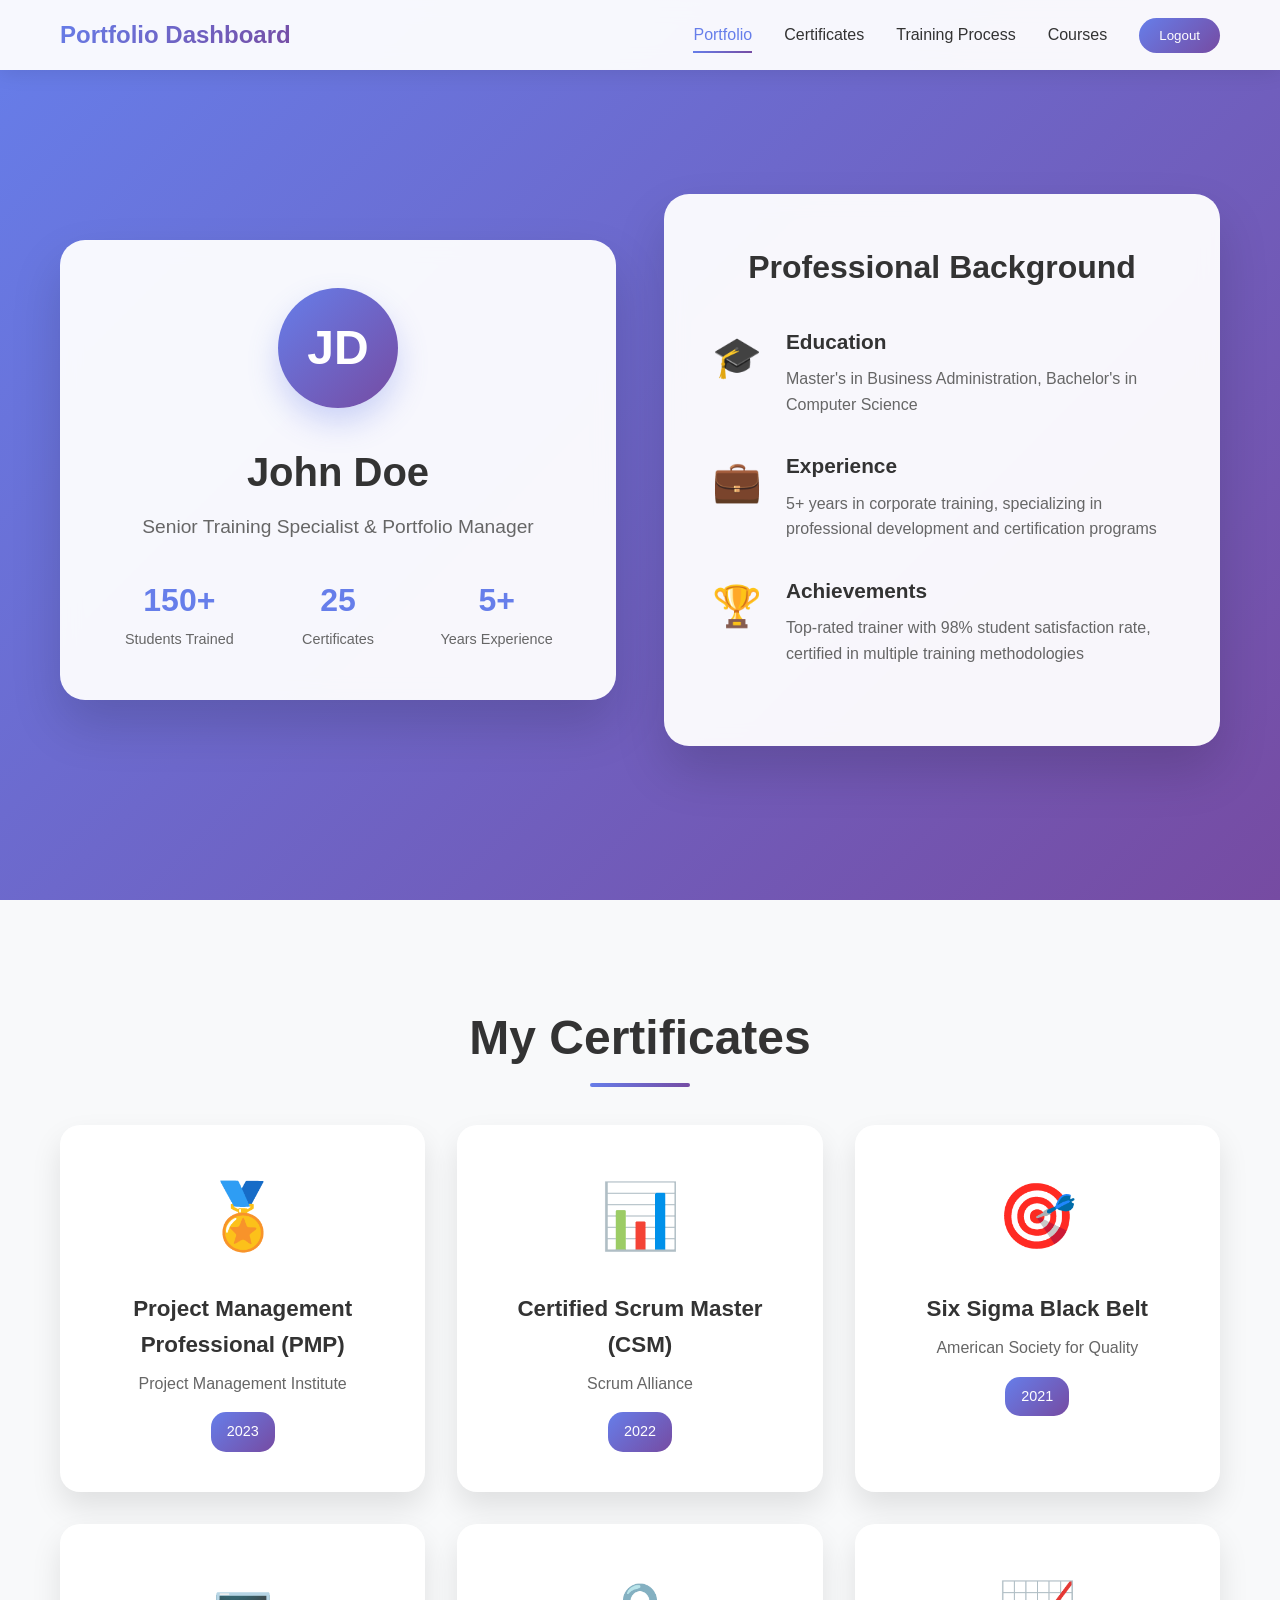
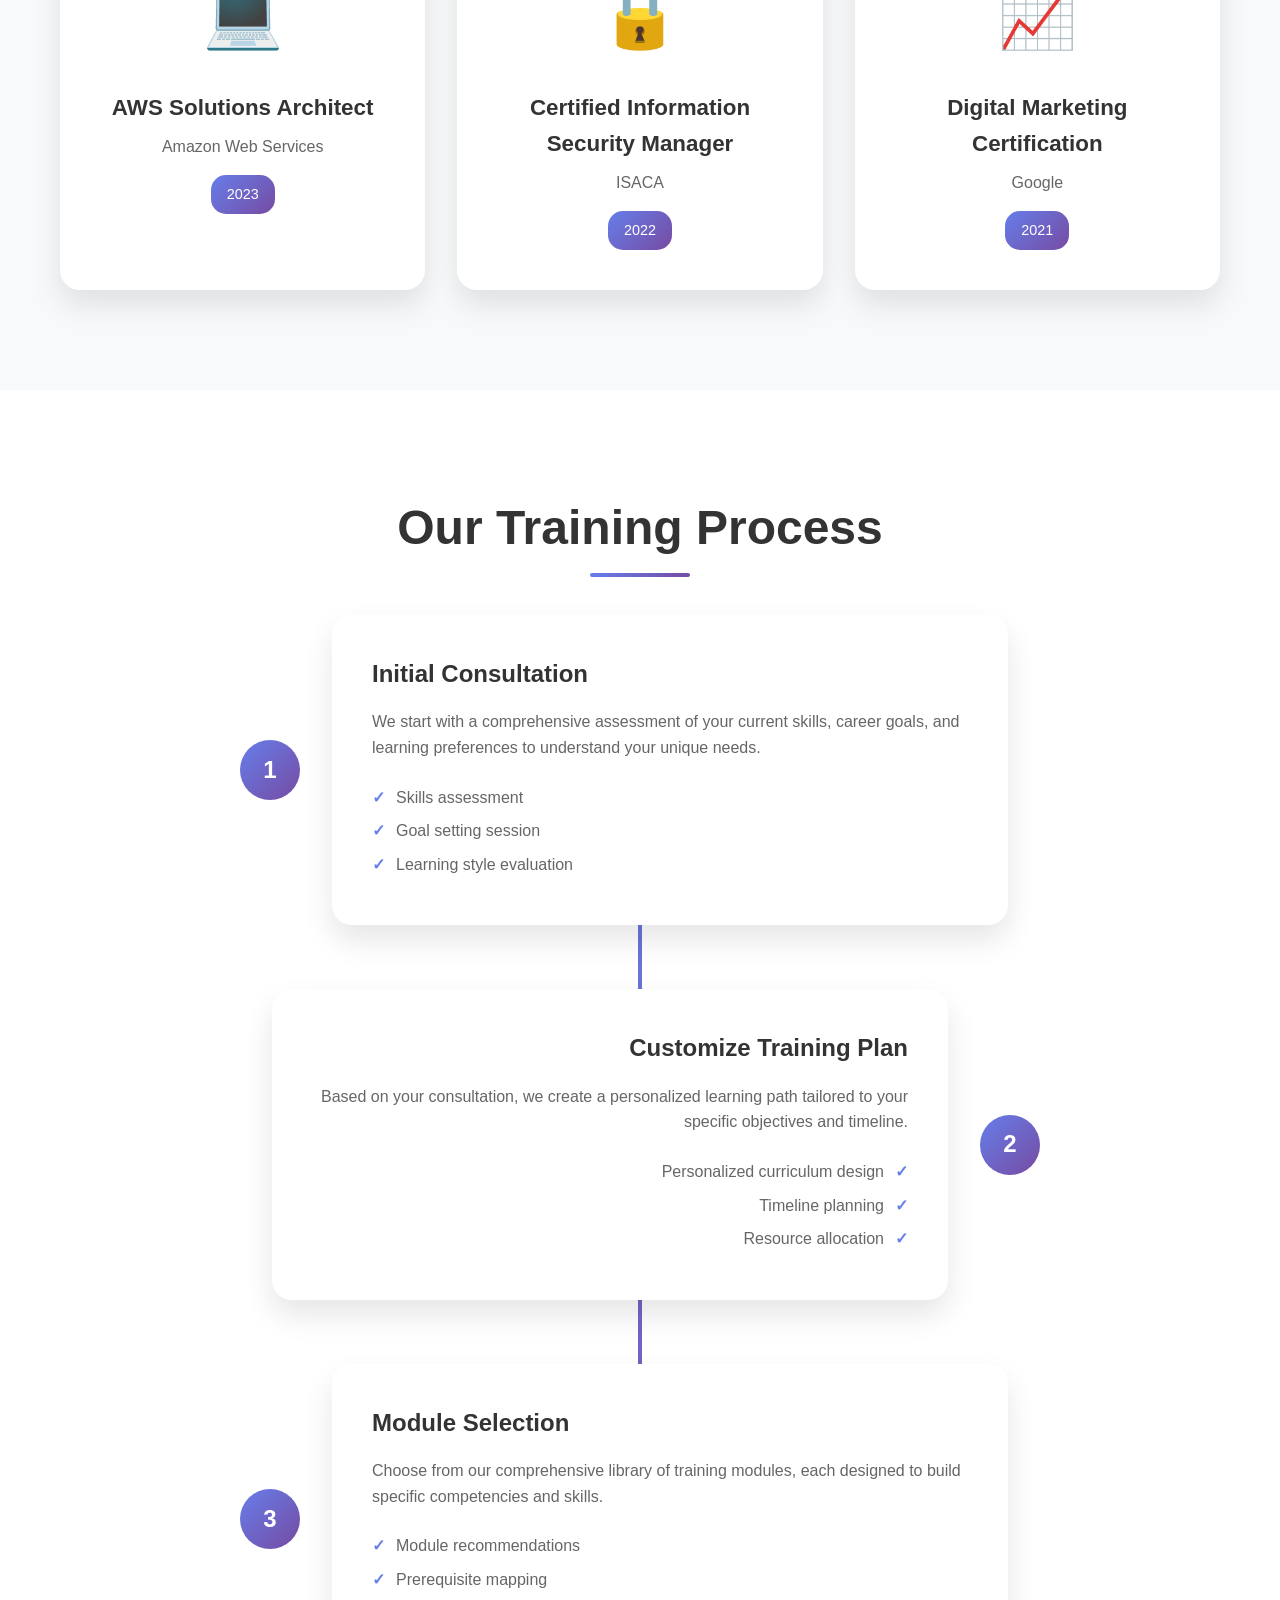
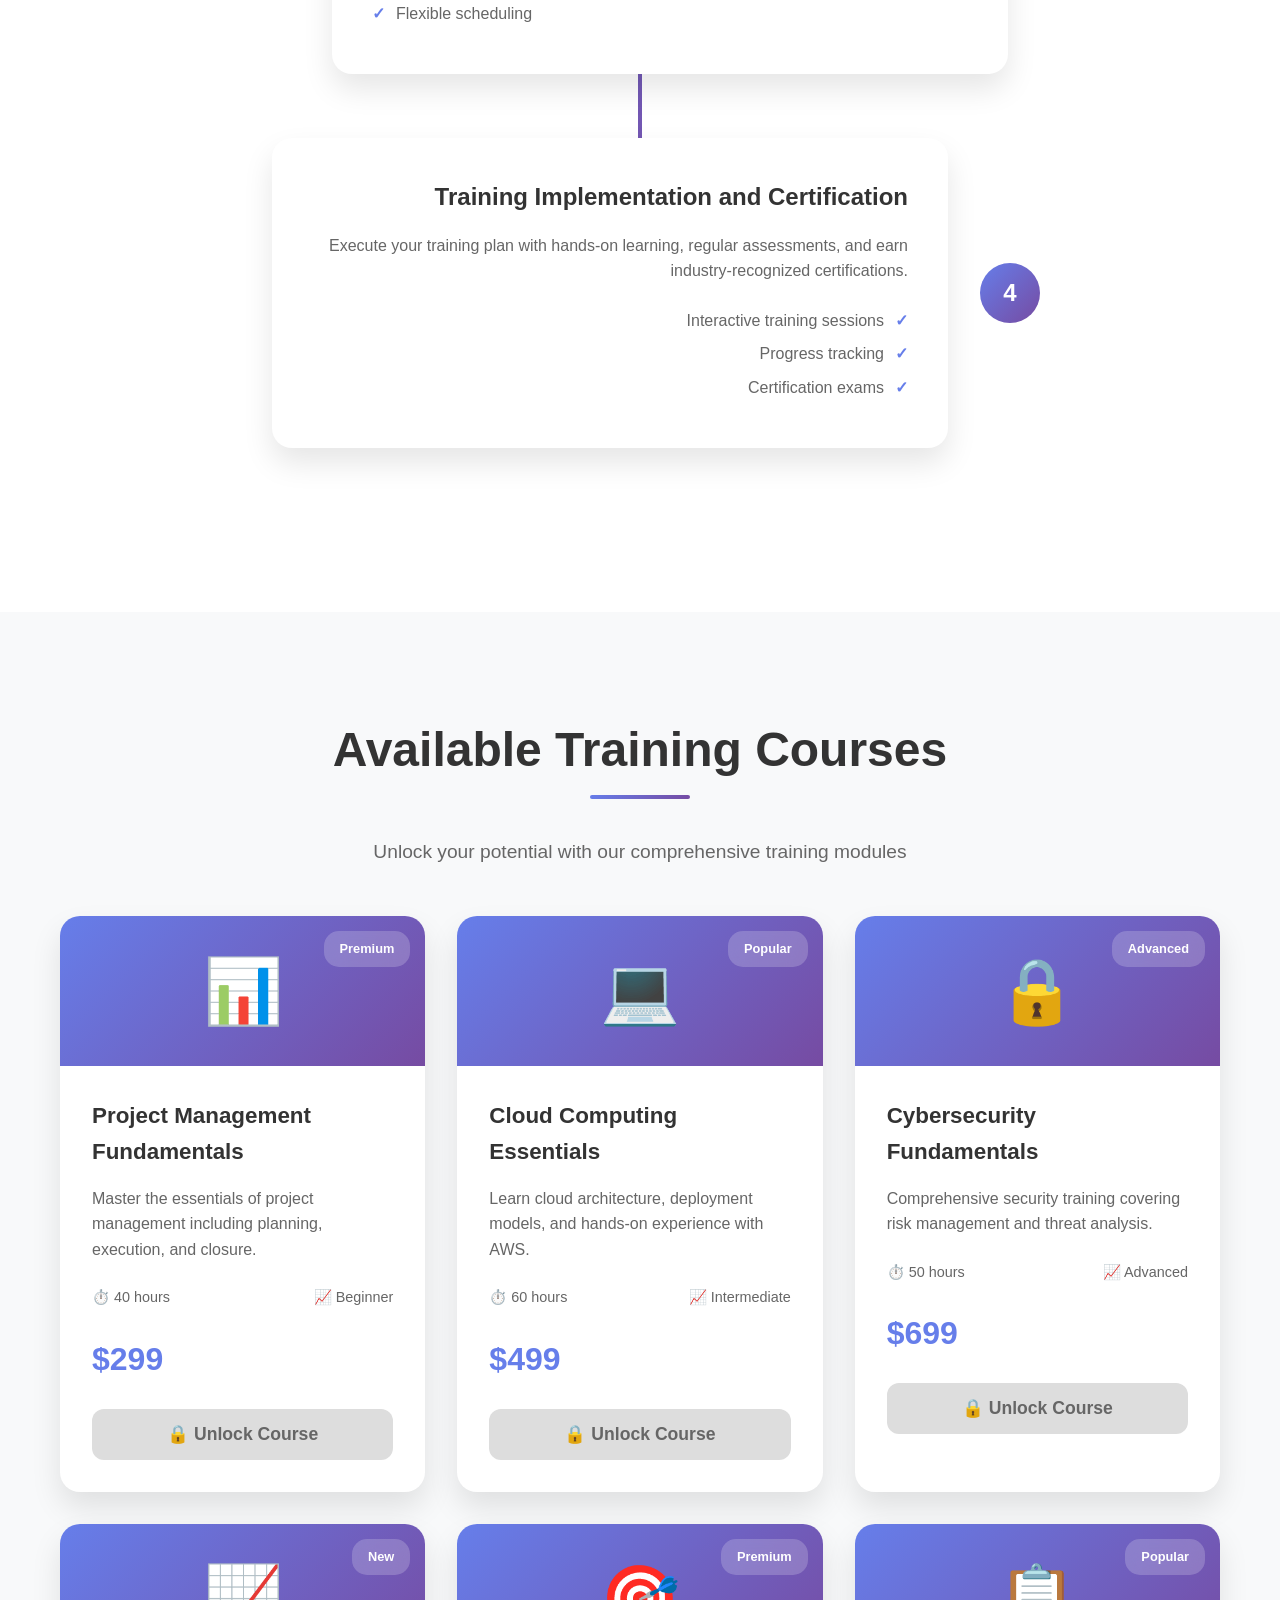
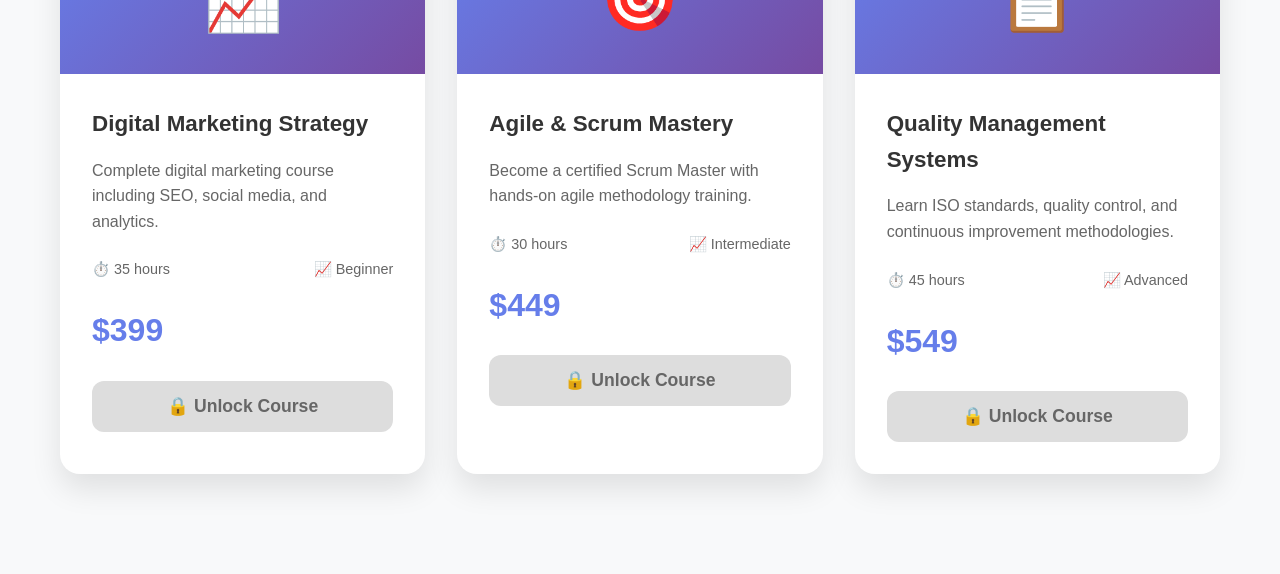
==== dashboard.html @ 668a7d81 "Add files via upload" ====
<!DOCTYPE html>
<html lang="en">
<head>
    <meta charset="UTF-8">
    <meta name="viewport" content="width=device-width, initial-scale=1.0">
    <title>Portfolio Dashboard</title>
    <link rel="stylesheet" href="dashboard.css">
</head>
<body>
    <!-- Navigation Header -->
    <nav class="navbar">
        <div class="nav-container">
            <div class="nav-brand">
                <h2>Portfolio Dashboard</h2>
            </div>
            <div class="nav-menu">
                <a href="#portfolio" class="nav-link">Portfolio</a>
                <a href="#certificates" class="nav-link">Certificates</a>
                <a href="#process" class="nav-link">Training Process</a>
                <a href="#courses" class="nav-link">Courses</a>
                <button class="logout-btn" id="logoutBtn">Logout</button>
            </div>
            <div class="hamburger" id="hamburger">
                <span></span>
                <span></span>
                <span></span>
            </div>
        </div>
    </nav>

    <!-- Portfolio Section -->
    <section id="portfolio" class="portfolio-section">
        <div class="container">
            <div class="portfolio-content">
                <div class="profile-card">
                    <div class="profile-image">
                        <div class="avatar">JD</div>
                    </div>
                    <div class="profile-info">
                        <h1 class="profile-name">John Doe</h1>
                        <p class="profile-title">Senior Training Specialist & Portfolio Manager</p>
                        <div class="profile-stats">
                            <div class="stat">
                                <span class="stat-number">150+</span>
                                <span class="stat-label">Students Trained</span>
                            </div>
                            <div class="stat">
                                <span class="stat-number">25</span>
                                <span class="stat-label">Certificates</span>
                            </div>
                            <div class="stat">
                                <span class="stat-number">5+</span>
                                <span class="stat-label">Years Experience</span>
                            </div>
                        </div>
                    </div>
                </div>
                
                <div class="background-card">
                    <h2>Professional Background</h2>
                    <div class="background-content">
                        <div class="background-item">
                            <div class="bg-icon">🎓</div>
                            <div class="bg-info">
                                <h3>Education</h3>
                                <p>Master's in Business Administration, Bachelor's in Computer Science</p>
                            </div>
                        </div>
                        <div class="background-item">
                            <div class="bg-icon">💼</div>
                            <div class="bg-info">
                                <h3>Experience</h3>
                                <p>5+ years in corporate training, specializing in professional development and certification programs</p>
                            </div>
                        </div>
                        <div class="background-item">
                            <div class="bg-icon">🏆</div>
                            <div class="bg-info">
                                <h3>Achievements</h3>
                                <p>Top-rated trainer with 98% student satisfaction rate, certified in multiple training methodologies</p>
                            </div>
                        </div>
                    </div>
                </div>
            </div>
        </div>
    </section>

    <!-- Certificates Section -->
    <section id="certificates" class="certificates-section">
        <div class="container">
            <h2 class="section-title">My Certificates</h2>
            <div class="certificates-grid">
                <div class="certificate-card">
                    <div class="cert-image">🏅</div>
                    <h3>Project Management Professional (PMP)</h3>
                    <p>Project Management Institute</p>
                    <span class="cert-date">2023</span>
                </div>
                <div class="certificate-card">
                    <div class="cert-image">📊</div>
                    <h3>Certified Scrum Master (CSM)</h3>
                    <p>Scrum Alliance</p>
                    <span class="cert-date">2022</span>
                </div>
                <div class="certificate-card">
                    <div class="cert-image">🎯</div>
                    <h3>Six Sigma Black Belt</h3>
                    <p>American Society for Quality</p>
                    <span class="cert-date">2021</span>
                </div>
                <div class="certificate-card">
                    <div class="cert-image">💻</div>
                    <h3>AWS Solutions Architect</h3>
                    <p>Amazon Web Services</p>
                    <span class="cert-date">2023</span>
                </div>
                <div class="certificate-card">
                    <div class="cert-image">🔒</div>
                    <h3>Certified Information Security Manager</h3>
                    <p>ISACA</p>
                    <span class="cert-date">2022</span>
                </div>
                <div class="certificate-card">
                    <div class="cert-image">📈</div>
                    <h3>Digital Marketing Certification</h3>
                    <p>Google</p>
                    <span class="cert-date">2021</span>
                </div>
            </div>
        </div>
    </section>

    <!-- Training Process Section -->
    <section id="process" class="process-section">
        <div class="container">
            <h2 class="section-title">Our Training Process</h2>
            <div class="process-timeline">
                <div class="process-step">
                    <div class="step-number">1</div>
                    <div class="step-content">
                        <h3>Initial Consultation</h3>
                        <p>We start with a comprehensive assessment of your current skills, career goals, and learning preferences to understand your unique needs.</p>
                        <ul>
                            <li>Skills assessment</li>
                            <li>Goal setting session</li>
                            <li>Learning style evaluation</li>
                        </ul>
                    </div>
                </div>
                <div class="process-step">
                    <div class="step-number">2</div>
                    <div class="step-content">
                        <h3>Customize Training Plan</h3>
                        <p>Based on your consultation, we create a personalized learning path tailored to your specific objectives and timeline.</p>
                        <ul>
                            <li>Personalized curriculum design</li>
                            <li>Timeline planning</li>
                            <li>Resource allocation</li>
                        </ul>
                    </div>
                </div>
                <div class="process-step">
                    <div class="step-number">3</div>
                    <div class="step-content">
                        <h3>Module Selection</h3>
                        <p>Choose from our comprehensive library of training modules, each designed to build specific competencies and skills.</p>
                        <ul>
                            <li>Module recommendations</li>
                            <li>Prerequisite mapping</li>
                            <li>Flexible scheduling</li>
                        </ul>
                    </div>
                </div>
                <div class="process-step">
                    <div class="step-number">4</div>
                    <div class="step-content">
                        <h3>Training Implementation and Certification</h3>
                        <p>Execute your training plan with hands-on learning, regular assessments, and earn industry-recognized certifications.</p>
                        <ul>
                            <li>Interactive training sessions</li>
                            <li>Progress tracking</li>
                            <li>Certification exams</li>
                        </ul>
                    </div>
                </div>
            </div>
        </div>
    </section>

    <!-- Training Courses Section -->
    <section id="courses" class="courses-section">
        <div class="container">
            <h2 class="section-title">Available Training Courses</h2>
            <p class="section-subtitle">Unlock your potential with our comprehensive training modules</p>
            
            <div class="courses-grid">
                <div class="course-card">
                    <div class="course-image">
                        <div class="course-icon">📊</div>
                        <div class="course-badge">Premium</div>
                    </div>
                    <div class="course-content">
                        <h3>Project Management Fundamentals</h3>
                        <p>Master the essentials of project management including planning, execution, and closure.</p>
                        <div class="course-details">
                            <span class="duration">⏱️ 40 hours</span>
                            <span class="level">📈 Beginner</span>
                        </div>
                        <div class="course-price">$299</div>
                        <button class="course-btn locked" data-course="Project Management">
                            🔒 Unlock Course
                        </button>
                    </div>
                </div>

                <div class="course-card">
                    <div class="course-image">
                        <div class="course-icon">💻</div>
                        <div class="course-badge">Popular</div>
                    </div>
                    <div class="course-content">
                        <h3>Cloud Computing Essentials</h3>
                        <p>Learn cloud architecture, deployment models, and hands-on experience with AWS.</p>
                        <div class="course-details">
                            <span class="duration">⏱️ 60 hours</span>
                            <span class="level">📈 Intermediate</span>
                        </div>
                        <div class="course-price">$499</div>
                        <button class="course-btn locked" data-course="Cloud Computing">
                            🔒 Unlock Course
                        </button>
                    </div>
                </div>

                <div class="course-card">
                    <div class="course-image">
                        <div class="course-icon">🔒</div>
                        <div class="course-badge">Advanced</div>
                    </div>
                    <div class="course-content">
                        <h3>Cybersecurity Fundamentals</h3>
                        <p>Comprehensive security training covering risk management and threat analysis.</p>
                        <div class="course-details">
                            <span class="duration">⏱️ 50 hours</span>
                            <span class="level">📈 Advanced</span>
                        </div>
                        <div class="course-price">$699</div>
                        <button class="course-btn locked" data-course="Cybersecurity">
                            🔒 Unlock Course
                        </button>
                    </div>
                </div>

                <div class="course-card">
                    <div class="course-image">
                        <div class="course-icon">📈</div>
                        <div class="course-badge">New</div>
                    </div>
                    <div class="course-content">
                        <h3>Digital Marketing Strategy</h3>
                        <p>Complete digital marketing course including SEO, social media, and analytics.</p>
                        <div class="course-details">
                            <span class="duration">⏱️ 35 hours</span>
                            <span class="level">📈 Beginner</span>
                        </div>
                        <div class="course-price">$399</div>
                        <button class="course-btn locked" data-course="Digital Marketing">
                            🔒 Unlock Course
                        </button>
                    </div>
                </div>

                <div class="course-card">
                    <div class="course-image">
                        <div class="course-icon">🎯</div>
                        <div class="course-badge">Premium</div>
                    </div>
                    <div class="course-content">
                        <h3>Agile & Scrum Mastery</h3>
                        <p>Become a certified Scrum Master with hands-on agile methodology training.</p>
                        <div class="course-details">
                            <span class="duration">⏱️ 30 hours</span>
                            <span class="level">📈 Intermediate</span>
                        </div>
                        <div class="course-price">$449</div>
                        <button class="course-btn locked" data-course="Agile & Scrum">
                            🔒 Unlock Course
                        </button>
                    </div>
                </div>

                <div class="course-card">
                    <div class="course-image">
                        <div class="course-icon">📋</div>
                        <div class="course-badge">Popular</div>
                    </div>
                    <div class="course-content">
                        <h3>Quality Management Systems</h3>
                        <p>Learn ISO standards, quality control, and continuous improvement methodologies.</p>
                        <div class="course-details">
                            <span class="duration">⏱️ 45 hours</span>
                            <span class="level">📈 Advanced</span>
                        </div>
                        <div class="course-price">$549</div>
                        <button class="course-btn locked" data-course="Quality Management">
                            🔒 Unlock Course
                        </button>
                    </div>
                </div>
            </div>
        </div>
    </section>

    <!-- Payment Modal -->
    <div id="paymentModal" class="modal">
        <div class="modal-content">
            <span class="close">&times;</span>
            <h2>Unlock Training Course</h2>
            <div id="selectedCourse" class="selected-course"></div>
            <form id="paymentForm">
                <div class="payment-methods">
                    <h3>Select Payment Method</h3>
                    <div class="payment-options">
                        <label class="payment-option">
                            <input type="radio" name="payment" value="card" checked>
                            <span class="option-content">
                                <div class="option-icon">💳</div>
                                <span>Credit/Debit Card</span>
                            </span>
                        </label>
                        <label class="payment-option">
                            <input type="radio" name="payment" value="paypal">
                            <span class="option-content">
                                <div class="option-icon">💰</div>
                                <span>PayPal</span>
                            </span>
                        </label>
                    </div>
                </div>
                
                <div id="cardForm" class="payment-form">
                    <div class="form-group">
                        <label>Card Number</label>
                        <input type="text" placeholder="1234 5678 9012 3456" maxlength="19">
                    </div>
                    <div class="form-row">
                        <div class="form-group">
                            <label>Expiry Date</label>
                            <input type="text" placeholder="MM/YY" maxlength="5">
                        </div>
                        <div class="form-group">
                            <label>CVV</label>
                            <input type="text" placeholder="123" maxlength="3">
                        </div>
                    </div>
                    <div class="form-group">
                        <label>Cardholder Name</label>
                        <input type="text" placeholder="John Doe">
                    </div>
                </div>
                
                <button type="submit" class="payment-btn">
                    <span class="btn-text">Complete Payment</span>
                    <div class="spinner"></div>
                </button>
            </form>
        </div>
    </div>

    <script src="dashboard.js"></script>
</body>
</html>
---- dashboard.css ----
* {
    margin: 0;
    padding: 0;
    box-sizing: border-box;
}

body {
    font-family: 'Segoe UI', Tahoma, Geneva, Verdana, sans-serif;
    line-height: 1.6;
    color: #333;
    scroll-behavior: smooth;
}

.container {
    max-width: 1200px;
    margin: 0 auto;
    padding: 0 20px;
}

/* Navigation */
.navbar {
    position: fixed;
    top: 0;
    width: 100%;
    background: rgba(255, 255, 255, 0.95);
    backdrop-filter: blur(10px);
    z-index: 1000;
    padding: 1rem 0;
    box-shadow: 0 2px 20px rgba(0, 0, 0, 0.1);
}

.nav-container {
    max-width: 1200px;
    margin: 0 auto;
    padding: 0 20px;
    display: flex;
    justify-content: space-between;
    align-items: center;
}

.nav-brand h2 {
    background: linear-gradient(135deg, #667eea, #764ba2);
    -webkit-background-clip: text;
    -webkit-text-fill-color: transparent;
    background-clip: text;
}

.nav-menu {
    display: flex;
    align-items: center;
    gap: 2rem;
}

.nav-link {
    color: #333;
    text-decoration: none;
    font-weight: 500;
    transition: color 0.3s ease;
    position: relative;
}

.nav-link:hover {
    color: #667eea;
}

.nav-link::after {
    content: '';
    position: absolute;
    width: 0;
    height: 2px;
    bottom: -5px;
    left: 0;
    background: linear-gradient(135deg, #667eea, #764ba2);
    transition: width 0.3s ease;
}

.nav-link:hover::after {
    width: 100%;
}

.logout-btn {
    background: linear-gradient(135deg, #667eea, #764ba2);
    color: white;
    border: none;
    padding: 10px 20px;
    border-radius: 25px;
    cursor: pointer;
    font-weight: 500;
    transition: transform 0.3s ease;
}

.logout-btn:hover {
    transform: translateY(-2px);
}

.hamburger {
    display: none;
    flex-direction: column;
    cursor: pointer;
}

.hamburger span {
    width: 25px;
    height: 3px;
    background: #333;
    margin: 3px 0;
    transition: 0.3s;
}

/* Portfolio Section */
.portfolio-section {
    min-height: 100vh;
    background: linear-gradient(135deg, #667eea 0%, #764ba2 100%);
    padding: 120px 0 80px;
    display: flex;
    align-items: center;
}

.portfolio-content {
    display: grid;
    grid-template-columns: 1fr 1fr;
    gap: 3rem;
    align-items: center;
}

.profile-card {
    background: rgba(255, 255, 255, 0.95);
    backdrop-filter: blur(10px);
    padding: 3rem;
    border-radius: 25px;
    box-shadow: 0 25px 50px rgba(0, 0, 0, 0.15);
    text-align: center;
    transform: translateY(50px);
    opacity: 0;
    animation: slideUp 0.8s ease-out 0.2s forwards;
}

.profile-image {
    margin-bottom: 2rem;
}

.avatar {
    width: 120px;
    height: 120px;
    border-radius: 50%;
    background: linear-gradient(135deg, #667eea, #764ba2);
    color: white;
    display: flex;
    align-items: center;
    justify-content: center;
    font-size: 3rem;
    font-weight: bold;
    margin: 0 auto;
    box-shadow: 0 15px 30px rgba(102, 126, 234, 0.3);
}

.profile-name {
    font-size: 2.5rem;
    margin-bottom: 0.5rem;
    color: #333;
}

.profile-title {
    font-size: 1.2rem;
    color: #666;
    margin-bottom: 2rem;
}

.profile-stats {
    display: grid;
    grid-template-columns: repeat(3, 1fr);
    gap: 1rem;
}

.stat {
    text-align: center;
}

.stat-number {
    display: block;
    font-size: 2rem;
    font-weight: bold;
    color: #667eea;
}

.stat-label {
    font-size: 0.9rem;
    color: #666;
}

.background-card {
    background: rgba(255, 255, 255, 0.95);
    backdrop-filter: blur(10px);
    padding: 3rem;
    border-radius: 25px;
    box-shadow: 0 25px 50px rgba(0, 0, 0, 0.15);
    transform: translateY(50px);
    opacity: 0;
    animation: slideUp 0.8s ease-out 0.4s forwards;
}

.background-card h2 {
    font-size: 2rem;
    margin-bottom: 2rem;
    color: #333;
    text-align: center;
}

.background-item {
    display: flex;
    align-items: flex-start;
    gap: 1.5rem;
    margin-bottom: 2rem;
}

.bg-icon {
    font-size: 2.5rem;
    flex-shrink: 0;
}

.bg-info h3 {
    font-size: 1.3rem;
    margin-bottom: 0.5rem;
    color: #333;
}

.bg-info p {
    color: #666;
    line-height: 1.6;
}

@keyframes slideUp {
    to {
        transform: translateY(0);
        opacity: 1;
    }
}

/* Certificates Section */
.certificates-section {
    padding: 100px 0;
    background: #f8f9fa;
}

.section-title {
    font-size: 3rem;
    text-align: center;
    margin-bottom: 3rem;
    color: #333;
    position: relative;
}

.section-title::after {
    content: '';
    width: 100px;
    height: 4px;
    background: linear-gradient(135deg, #667eea, #764ba2);
    position: absolute;
    bottom: -10px;
    left: 50%;
    transform: translateX(-50%);
    border-radius: 2px;
}

.certificates-grid {
    display: grid;
    grid-template-columns: repeat(auto-fit, minmax(350px, 1fr));
    gap: 2rem;
}

.certificate-card {
    background: white;
    padding: 2.5rem;
    border-radius: 20px;
    box-shadow: 0 15px 30px rgba(0, 0, 0, 0.1);
    text-align: center;
    transition: transform 0.3s ease;
    position: relative;
    overflow: hidden;
}

.certificate-card::before {
    content: '';
    position: absolute;
    top: 0;
    left: -100%;
    width: 100%;
    height: 4px;
    background: linear-gradient(135deg, #667eea, #764ba2);
    transition: left 0.3s ease;
}

.certificate-card:hover::before {
    left: 0;
}

.certificate-card:hover {
    transform: translateY(-10px);
}

.cert-image {
    font-size: 4rem;
    margin-bottom: 1.5rem;
}

.certificate-card h3 {
    font-size: 1.4rem;
    margin-bottom: 0.5rem;
    color: #333;
}

.certificate-card p {
    color: #666;
    margin-bottom: 1rem;
}

.cert-date {
    display: inline-block;
    background: linear-gradient(135deg, #667eea, #764ba2);
    color: white;
    padding: 0.5rem 1rem;
    border-radius: 15px;
    font-size: 0.9rem;
    font-weight: 500;
}

/* Training Process Section */
.process-section {
    padding: 100px 0;
    background: white;
}

.process-timeline {
    position: relative;
    max-width: 800px;
    margin: 0 auto;
}

.process-timeline::before {
    content: '';
    position: absolute;
    left: 50%;
    top: 0;
    bottom: 0;
    width: 4px;
    background: linear-gradient(135deg, #667eea, #764ba2);
    transform: translateX(-50%);
}

.process-step {
    display: flex;
    align-items: center;
    margin-bottom: 4rem;
    position: relative;
}

.process-step:nth-child(even) {
    flex-direction: row-reverse;
}

.step-number {
    width: 60px;
    height: 60px;
    border-radius: 50%;
    background: linear-gradient(135deg, #667eea, #764ba2);
    color: white;
    display: flex;
    align-items: center;
    justify-content: center;
    font-size: 1.5rem;
    font-weight: bold;
    position: relative;
    z-index: 2;
    flex-shrink: 0;
}

.step-content {
    flex: 1;
    background: white;
    padding: 2.5rem;
    border-radius: 20px;
    box-shadow: 0 15px 30px rgba(0, 0, 0, 0.1);
    margin: 0 2rem;
    position: relative;
}

.process-step:nth-child(even) .step-content {
    text-align: right;
}

.step-content h3 {
    font-size: 1.5rem;
    margin-bottom: 1rem;
    color: #333;
}

.step-content p {
    color: #666;
    margin-bottom: 1.5rem;
    line-height: 1.6;
}

.step-content ul {
    list-style: none;
}

.step-content li {
    color: #666;
    margin-bottom: 0.5rem;
    position: relative;
    padding-left: 1.5rem;
}

.step-content li::before {
    content: '✓';
    position: absolute;
    left: 0;
    color: #667eea;
    font-weight: bold;
}

.process-step:nth-child(even) .step-content li {
    padding-left: 0;
    padding-right: 1.5rem;
}

.process-step:nth-child(even) .step-content li::before {
    right: 0;
    left: auto;
}

/* Courses Section */
.courses-section {
    padding: 100px 0;
    background: #f8f9fa;
}

.section-subtitle {
    text-align: center;
    font-size: 1.2rem;
    color: #666;
    margin-bottom: 3rem;
}

.courses-grid {
    display: grid;
    grid-template-columns: repeat(auto-fit, minmax(350px, 1fr));
    gap: 2rem;
}

.course-card {
    background: white;
    border-radius: 20px;
    box-shadow: 0 15px 30px rgba(0, 0, 0, 0.1);
    overflow: hidden;
    transition: transform 0.3s ease;
    position: relative;
}

.course-card:hover {
    transform: translateY(-10px);
}

.course-image {
    background: linear-gradient(135deg, #667eea, #764ba2);
    height: 150px;
    display: flex;
    align-items: center;
    justify-content: center;
    position: relative;
}

.course-icon {
    font-size: 4rem;
}

.course-badge {
    position: absolute;
    top: 15px;
    right: 15px;
    background: rgba(255, 255, 255, 0.2);
    color: white;
    padding: 0.5rem 1rem;
    border-radius: 15px;
    font-size: 0.8rem;
    font-weight: 600;
    backdrop-filter: blur(10px);
}

.course-content {
    padding: 2rem;
}

.course-content h3 {
    font-size: 1.4rem;
    margin-bottom: 1rem;
    color: #333;
}

.course-content p {
    color: #666;
    margin-bottom: 1.5rem;
    line-height: 1.6;
}

.course-details {
    display: flex;
    justify-content: space-between;
    margin-bottom: 1.5rem;
    font-size: 0.9rem;
    color: #666;
}

.course-price {
    font-size: 2rem;
    font-weight: bold;
    color: #667eea;
    margin-bottom: 1.5rem;
}

.course-btn {
    width: 100%;
    padding: 15px;
    border: none;
    border-radius: 12px;
    font-size: 1.1rem;
    font-weight: 600;
    cursor: pointer;
    transition: all 0.3s ease;
    background: #ddd;
    color: #666;
    position: relative;
    overflow: hidden;
}

.course-btn.locked:hover {
    background: linear-gradient(135deg, #667eea, #764ba2);
    color: white;
    transform: translateY(-2px);
    box-shadow: 0 10px 25px rgba(102, 126, 234, 0.3);
}

.course-btn.unlocked {
    background: #27ae60;
    color: white;
}

/* Payment Modal */
.modal {
    display: none;
    position: fixed;
    z-index: 2000;
    left: 0;
    top: 0;
    width: 100%;
    height: 100%;
    background: rgba(0, 0, 0, 0.5);
    backdrop-filter: blur(5px);
}

.modal-content {
    background: white;
    margin: 5% auto;
    padding: 3rem;
    border-radius: 25px;
    width: 90%;
    max-width: 500px;
    position: relative;
    box-shadow: 0 25px 50px rgba(0, 0, 0, 0.2);
    animation: modalSlideIn 0.3s ease-out;
}

@keyframes modalSlideIn {
    from {
        transform: translateY(-50px);
        opacity: 0;
    }
    to {
        transform: translateY(0);
        opacity: 1;
    }
}

.close {
    position: absolute;
    top: 20px;
    right: 25px;
    font-size: 2rem;
    font-weight: bold;
    color: #666;
    cursor: pointer;
    transition: color 0.3s ease;
}

.close:hover {
    color: #333;
}

.modal h2 {
    text-align: center;
    margin-bottom: 1.5rem;
    color: #333;
    font-size: 2rem;
}

.selected-course {
    background: #f8f9fa;
    padding: 1.5rem;
    border-radius: 15px;
    margin-bottom: 2rem;
    text-align: center;
    border-left: 4px solid #667eea;
}

.payment-methods h3 {
    margin-bottom: 1.5rem;
    color: #333;
}

.payment-options {
    display: grid;
    gap: 1rem;
    margin-bottom: 2rem;
}

.payment-option {
    cursor: pointer;
}

.payment-option input[type="radio"] {
    display: none;
}

.option-content {
    display: flex;
    align-items: center;
    gap: 1rem;
    padding: 1rem;
    border: 2px solid #e1e5e9;
    border-radius: 12px;
    transition: all 0.3s ease;
}

.payment-option input[type="radio"]:checked + .option-content {
    border-color: #667eea;
    background: rgba(102, 126, 234, 0.05);
}

.option-icon {
    font-size: 1.5rem;
}

.payment-form {
    margin-bottom: 2rem;
}

.form-group {
    margin-bottom: 1.5rem;
}

.form-group label {
    display: block;
    margin-bottom: 0.5rem;
    color: #333;
    font-weight: 500;
}

.form-group input {
    width: 100%;
    padding: 12px 15px;
    border: 2px solid #e1e5e9;
    border-radius: 10px;
    font-size: 1rem;
    transition: border-color 0.3s ease;
}

.form-group input:focus {
    outline: none;
    border-color: #667eea;
}

.form-row {
    display: grid;
    grid-template-columns: 2fr 1fr;
    gap: 1rem;
}

.payment-btn {
    width: 100%;
    padding: 15px;
    background: linear-gradient(135deg, #667eea, #764ba2);
    color: white;
    border: none;
    border-radius: 12px;
    font-size: 1.1rem;
    font-weight: 600;
    cursor: pointer;
    transition: all 0.3s ease;
    position: relative;
}

.payment-btn:hover {
    transform: translateY(-2px);
    box-shadow: 0 10px 25px rgba(102, 126, 234, 0.3);
}

.payment-btn.loading {
    pointer-events: none;
    opacity: 0.8;
}

.payment-btn .spinner {
    display: none;
    width: 20px;
    height: 20px;
    border: 2px solid transparent;
    border-top: 2px solid white;
    border-radius: 50%;
    animation: spin 1s linear infinite;
    margin: 0 auto;
}

.payment-btn.loading .spinner {
    display: block;
}

.payment-btn.loading .btn-text {
    display: none;
}

@keyframes spin {
    to { transform: rotate(360deg); }
}

/* Responsive Design */
@media (max-width: 768px) {
    .hamburger {
        display: flex;
    }
    
    .nav-menu {
        position: fixed;
        top: 100%;
        left: 0;
        width: 100%;
        background: white;
        flex-direction: column;
        padding: 2rem 0;
        box-shadow: 0 5px 20px rgba(0, 0, 0, 0.1);
        transform: translateY(-100%);
        opacity: 0;
        visibility: hidden;
        transition: all 0.3s ease;
    }
    
    .nav-menu.active {
        transform: translateY(0);
        opacity: 1;
        visibility: visible;
    }
    
    .portfolio-content {
        grid-template-columns: 1fr;
        gap: 2rem;
    }
    
    .profile-card,
    .background-card {
        padding: 2rem;
    }
    
    .profile-stats {
        grid-template-columns: 1fr;
    }
    
    .background-item {
        flex-direction: column;
        text-align: center;
    }
    
    .process-timeline::before {
        left: 30px;
    }
    
    .process-step {
        flex-direction: row !important;
    }
    
    .step-number {
        margin-left: 30px;
        transform: translateX(-50%);
    }
    
    .step-content {
        margin-left: 60px;
        margin-right: 0 !important;
        text-align: left !important;
    }
    
    .process-step:nth-child(even) .step-content li {
        padding-left: 1.5rem;
        padding-right: 0;
    }
    
    .process-step:nth-child(even) .step-content li::before {
        left: 0;
        right: auto;
    }
    
    .courses-grid {
        grid-template-columns: 1fr;
    }
    
    .section-title {
        font-size: 2.5rem;
    }
    
    .modal-content {
        margin: 10% auto;
        padding: 2rem;
    }
    
    .form-row {
        grid-template-columns: 1fr;
    }
}

@media (max-width: 480px) {
    .container {
        padding: 0 15px;
    }
    
    .portfolio-section {
        padding: 100px 0 60px;
    }
    
    .profile-card,
    .background-card {
        padding: 1.5rem;
    }
    
    .profile-name {
        font-size: 2rem;
    }
    
    .avatar {
        width: 100px;
        height: 100px;
        font-size: 2.5rem;
    }
    
    .section-title {
        font-size: 2rem;
    }
    
    .certificate-card,
    .course-card {
        margin: 0 10px;
    }
    
    .step-content {
        padding: 1.5rem;
    }
}

/* Scroll animations */
.fade-in {
    opacity: 0;
    transform: translateY(30px);
    transition: all 0.6s ease;
}

.fade-in.visible {
    opacity: 1;
    transform: translateY(0);
}

/* Success states */
.course-unlocked {
    background: #d4edda !important;
    border-color: #c3e6cb !important;
}

.course-unlocked .course-btn {
    background: #28a745 !important;
    color: white !important;
    cursor: default;
}

.course-unlocked .course-btn:hover {
    transform: none !important;
    box-shadow: none !important;
}
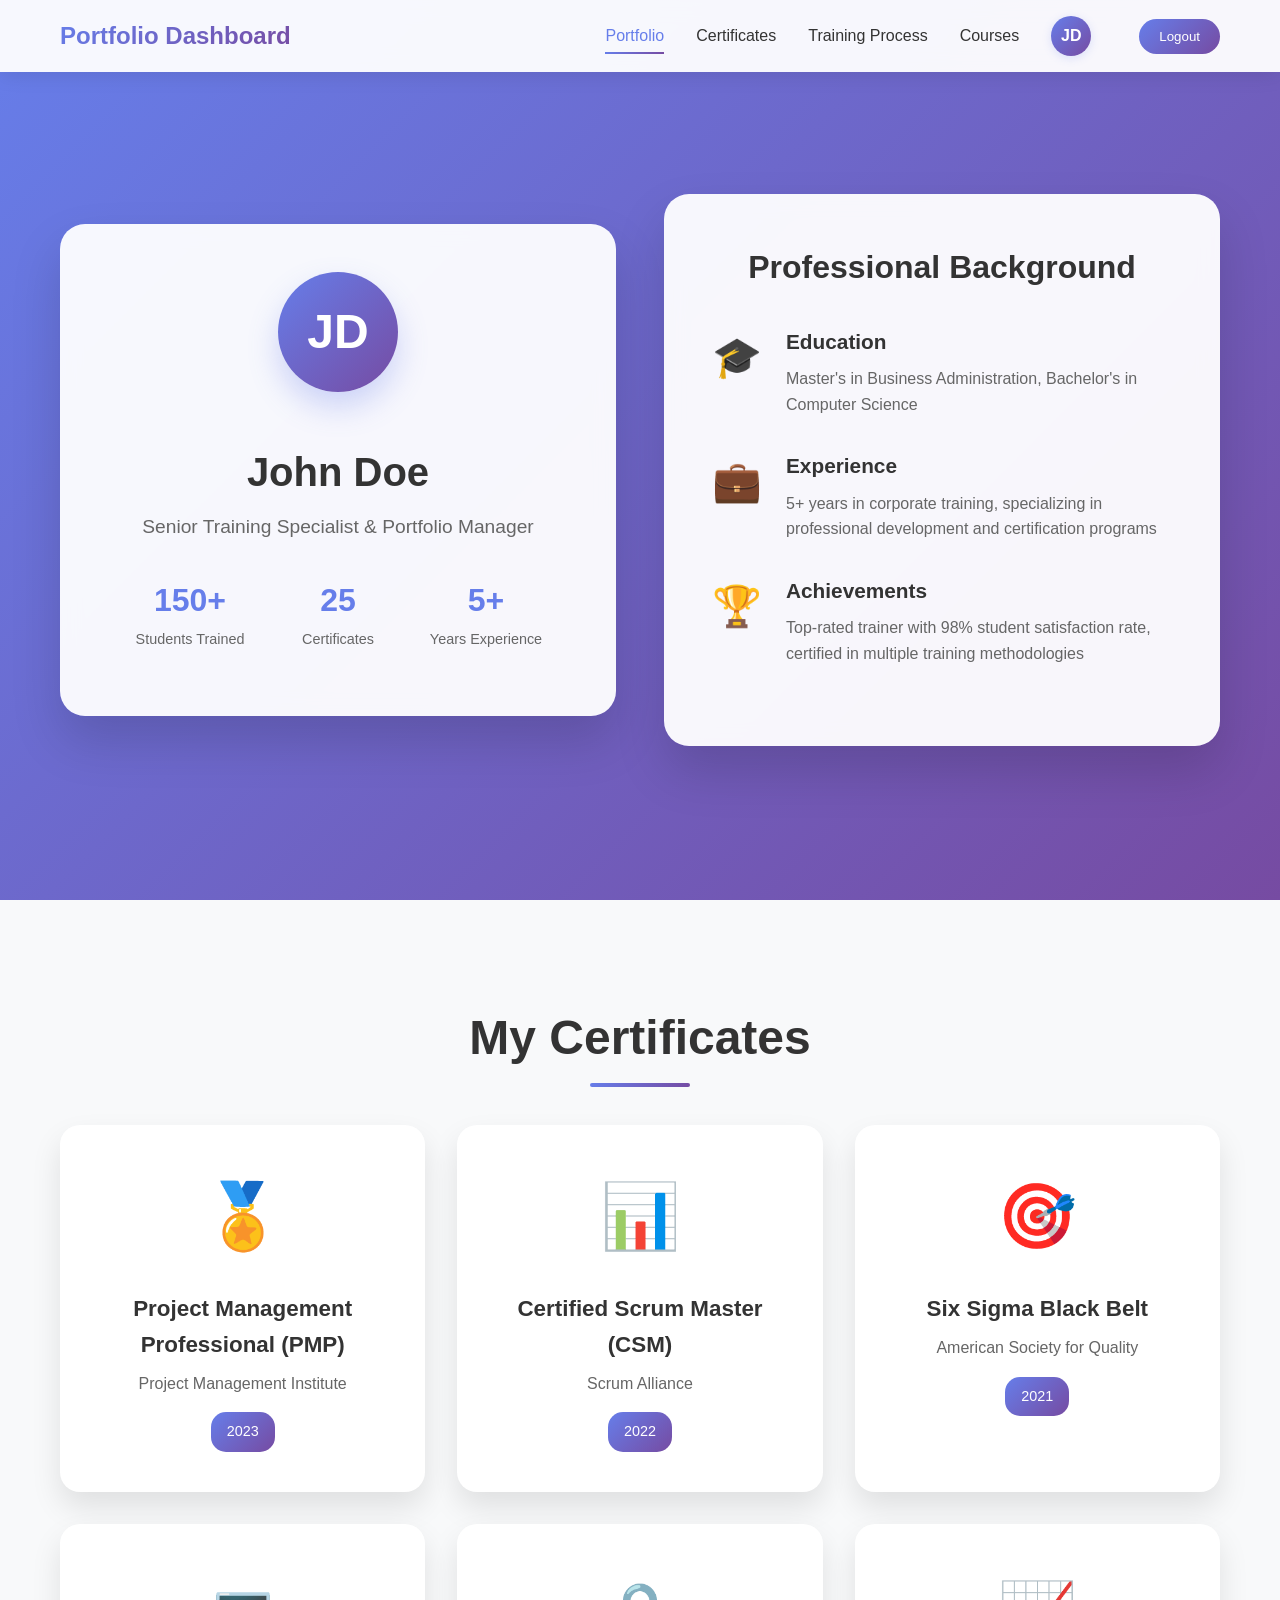
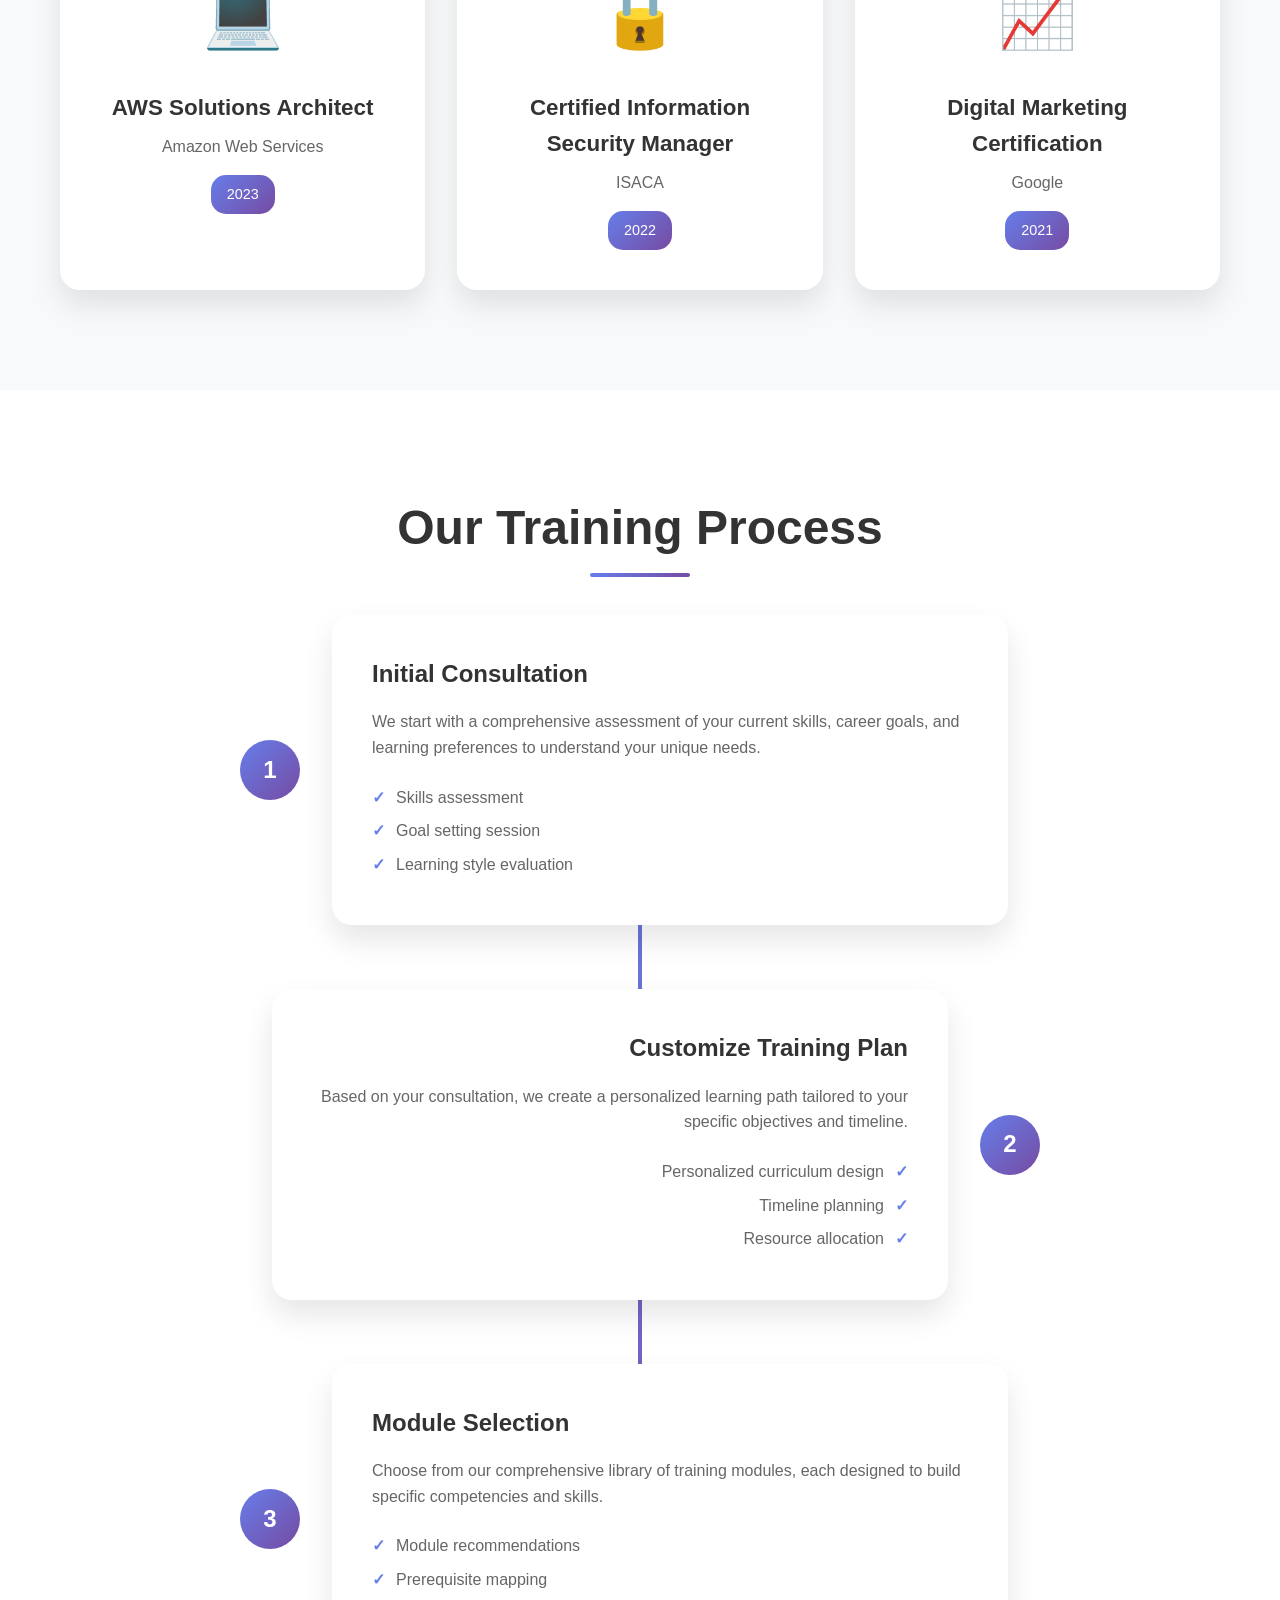
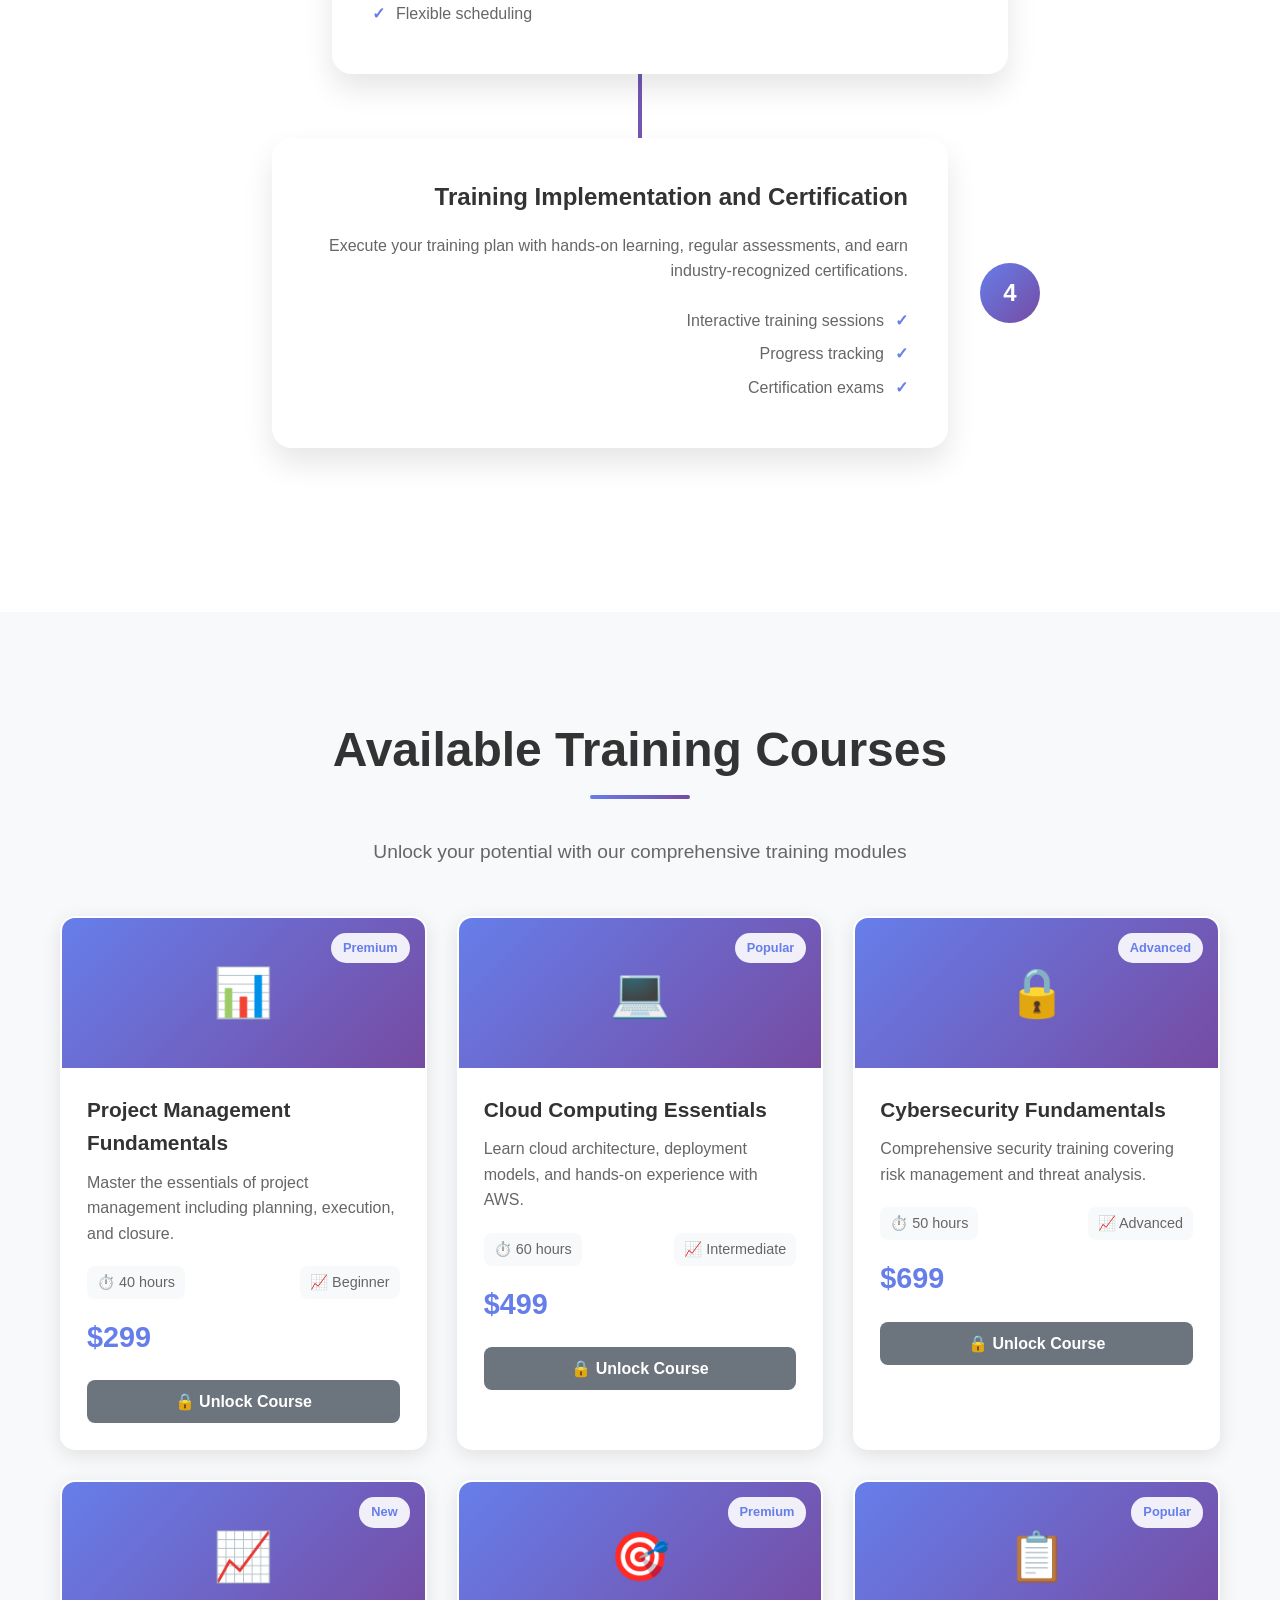
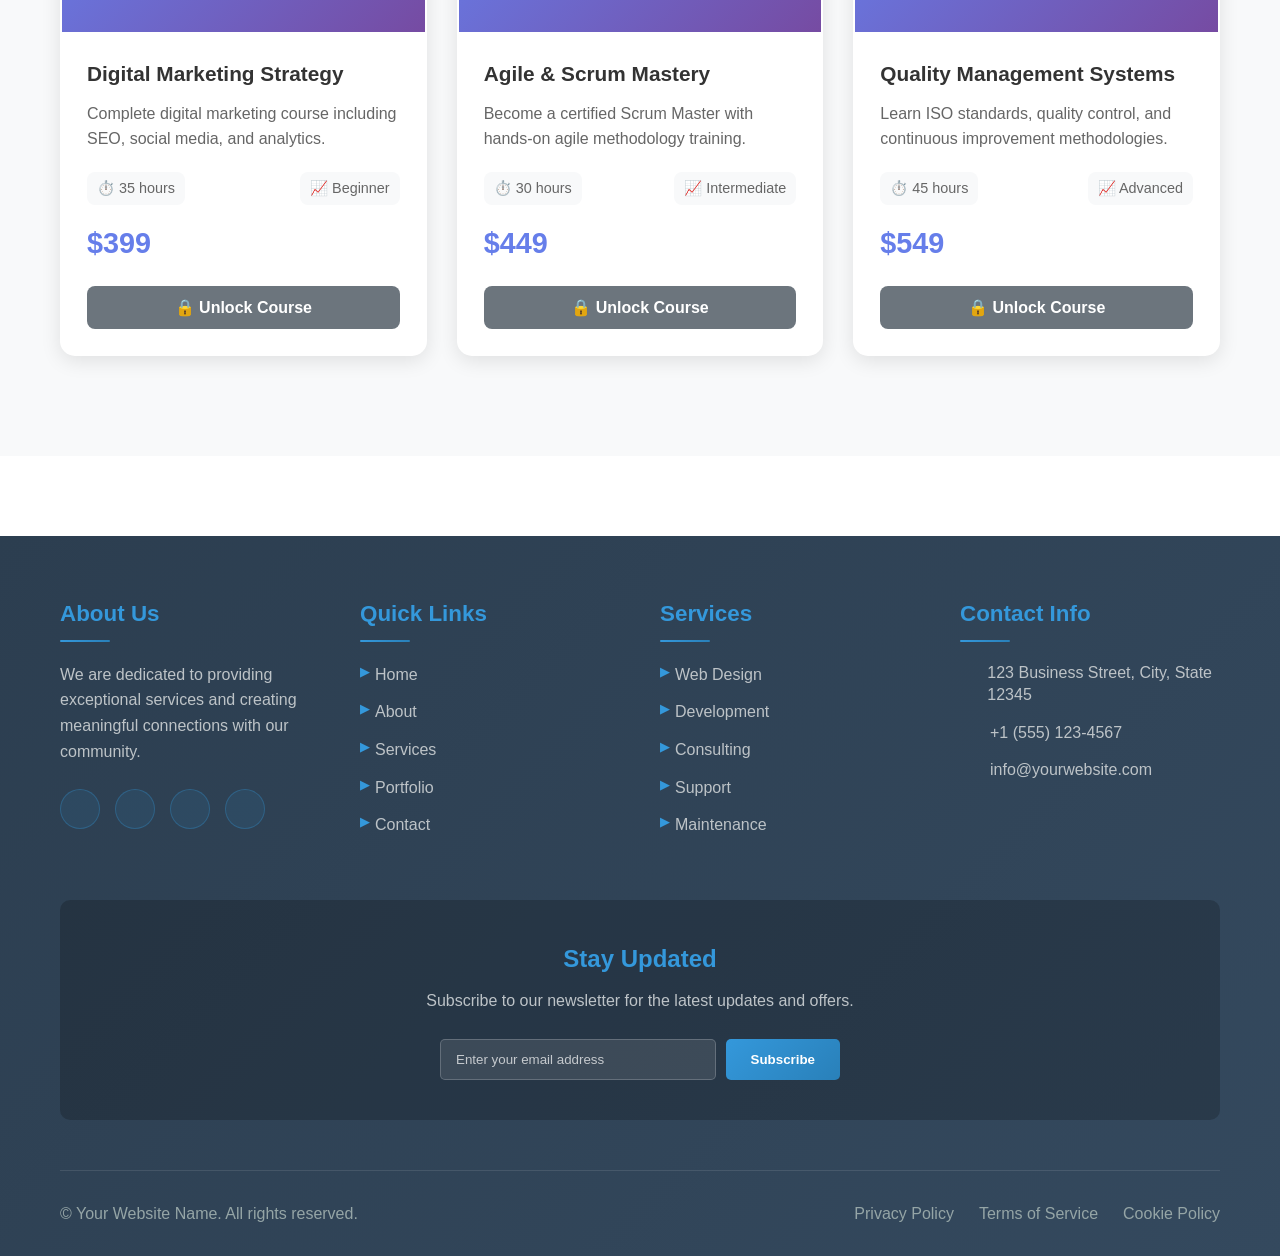
==== commit 5d0ced51: "Update dashboard.html" ====
--- a/dashboard.html
+++ b/dashboard.html
@@ -5,6 +5,7 @@
     <meta name="viewport" content="width=device-width, initial-scale=1.0">
     <title>Portfolio Dashboard</title>
     <link rel="stylesheet" href="dashboard.css">
+
 </head>
 <body>
     <!-- Navigation Header -->
@@ -18,6 +19,71 @@
                 <a href="#certificates" class="nav-link">Certificates</a>
                 <a href="#process" class="nav-link">Training Process</a>
                 <a href="#courses" class="nav-link">Courses</a>
+                
+                <!-- Profile Section -->
+                <div class="profile-section">
+                    <div class="profile-avatar" id="profileAvatar">
+                        JD
+                    </div>
+                    
+                    <!-- Profile Dropdown -->
+                    <div class="profile-dropdown" id="profileDropdown">
+                        <div class="profile-header">
+                            <div class="avatar-large">JD</div>
+                            <div class="profile-name" id="profileName">John Doe</div>
+                            <div class="profile-email" id="profileEmail">john.doe@example.com</div>
+                        </div>
+                        
+                        <div class="profile-info">
+                            <div class="profile-item">
+                                <div class="profile-item-icon">👤</div>
+                                <div class="profile-item-text">
+                                    <div class="profile-item-label">Full Name</div>
+                                    <div class="profile-item-value" id="profileFullName">John Doe</div>
+                                </div>
+                            </div>
+                            
+                            <div class="profile-item">
+                                <div class="profile-item-icon">📧</div>
+                                <div class="profile-item-text">
+                                    <div class="profile-item-label">Email</div>
+                                    <div class="profile-item-value" id="profileEmailValue">john.doe@example.com</div>
+                                </div>
+                            </div>
+                            
+                            <div class="profile-item">
+                                <div class="profile-item-icon">📱</div>
+                                <div class="profile-item-text">
+                                    <div class="profile-item-label">Phone</div>
+                                    <div class="profile-item-value" id="profilePhone">+1 (555) 123-4567</div>
+                                </div>
+                            </div>
+                            
+                            <div class="profile-item">
+                                <div class="profile-item-icon">💼</div>
+                                <div class="profile-item-text">
+                                    <div class="profile-item-label">Position</div>
+                                    <div class="profile-item-value" id="profilePosition">Senior Training Specialist</div>
+                                </div>
+                            </div>
+                            
+                            <div class="profile-item">
+                                <div class="profile-item-icon">📅</div>
+                                <div class="profile-item-text">
+                                    <div class="profile-item-label">Member Since</div>
+                                    <div class="profile-item-value" id="profileJoinDate">January 2020</div>
+                                </div>
+                            </div>
+                        </div>
+                        
+                        <div class="profile-actions">
+                            <button class="profile-btn edit-profile-btn" id="editProfileBtn">
+                                ✏️ Edit Profile
+                            </button>
+                        </div>
+                    </div>
+                </div>
+                
                 <button class="logout-btn" id="logoutBtn">Logout</button>
             </div>
             <div class="hamburger" id="hamburger">
@@ -37,7 +103,7 @@
                         <div class="avatar">JD</div>
                     </div>
                     <div class="profile-info">
-                        <h1 class="profile-name">John Doe</h1>
+                        <h1 class="profile-name-main">John Doe</h1>
                         <p class="profile-title">Senior Training Specialist & Portfolio Manager</p>
                         <div class="profile-stats">
                             <div class="stat">
@@ -194,122 +260,159 @@
             <h2 class="section-title">Available Training Courses</h2>
             <p class="section-subtitle">Unlock your potential with our comprehensive training modules</p>
             
-            <div class="courses-grid">
-                <div class="course-card">
-                    <div class="course-image">
-                        <div class="course-icon">📊</div>
-                        <div class="course-badge">Premium</div>
-                    </div>
-                    <div class="course-content">
-                        <h3>Project Management Fundamentals</h3>
-                        <p>Master the essentials of project management including planning, execution, and closure.</p>
-                        <div class="course-details">
-                            <span class="duration">⏱️ 40 hours</span>
-                            <span class="level">📈 Beginner</span>
-                        </div>
-                        <div class="course-price">$299</div>
-                        <button class="course-btn locked" data-course="Project Management">
-                            🔒 Unlock Course
-                        </button>
-                    </div>
-                </div>
-
-                <div class="course-card">
-                    <div class="course-image">
-                        <div class="course-icon">💻</div>
-                        <div class="course-badge">Popular</div>
-                    </div>
-                    <div class="course-content">
-                        <h3>Cloud Computing Essentials</h3>
-                        <p>Learn cloud architecture, deployment models, and hands-on experience with AWS.</p>
-                        <div class="course-details">
-                            <span class="duration">⏱️ 60 hours</span>
-                            <span class="level">📈 Intermediate</span>
-                        </div>
-                        <div class="course-price">$499</div>
-                        <button class="course-btn locked" data-course="Cloud Computing">
-                            🔒 Unlock Course
-                        </button>
-                    </div>
-                </div>
-
-                <div class="course-card">
-                    <div class="course-image">
-                        <div class="course-icon">🔒</div>
-                        <div class="course-badge">Advanced</div>
-                    </div>
-                    <div class="course-content">
-                        <h3>Cybersecurity Fundamentals</h3>
-                        <p>Comprehensive security training covering risk management and threat analysis.</p>
-                        <div class="course-details">
-                            <span class="duration">⏱️ 50 hours</span>
-                            <span class="level">📈 Advanced</span>
-                        </div>
-                        <div class="course-price">$699</div>
-                        <button class="course-btn locked" data-course="Cybersecurity">
-                            🔒 Unlock Course
-                        </button>
-                    </div>
-                </div>
-
-                <div class="course-card">
-                    <div class="course-image">
-                        <div class="course-icon">📈</div>
-                        <div class="course-badge">New</div>
-                    </div>
-                    <div class="course-content">
-                        <h3>Digital Marketing Strategy</h3>
-                        <p>Complete digital marketing course including SEO, social media, and analytics.</p>
-                        <div class="course-details">
-                            <span class="duration">⏱️ 35 hours</span>
-                            <span class="level">📈 Beginner</span>
-                        </div>
-                        <div class="course-price">$399</div>
-                        <button class="course-btn locked" data-course="Digital Marketing">
-                            🔒 Unlock Course
-                        </button>
-                    </div>
-                </div>
-
-                <div class="course-card">
-                    <div class="course-image">
-                        <div class="course-icon">🎯</div>
-                        <div class="course-badge">Premium</div>
-                    </div>
-                    <div class="course-content">
-                        <h3>Agile & Scrum Mastery</h3>
-                        <p>Become a certified Scrum Master with hands-on agile methodology training.</p>
-                        <div class="course-details">
-                            <span class="duration">⏱️ 30 hours</span>
-                            <span class="level">📈 Intermediate</span>
-                        </div>
-                        <div class="course-price">$449</div>
-                        <button class="course-btn locked" data-course="Agile & Scrum">
-                            🔒 Unlock Course
-                        </button>
-                    </div>
-                </div>
-
-                <div class="course-card">
-                    <div class="course-image">
-                        <div class="course-icon">📋</div>
-                        <div class="course-badge">Popular</div>
-                    </div>
-                    <div class="course-content">
-                        <h3>Quality Management Systems</h3>
-                        <p>Learn ISO standards, quality control, and continuous improvement methodologies.</p>
-                        <div class="course-details">
-                            <span class="duration">⏱️ 45 hours</span>
-                            <span class="level">📈 Advanced</span>
-                        </div>
-                        <div class="course-price">$549</div>
-                        <button class="course-btn locked" data-course="Quality Management">
-                            🔒 Unlock Course
-                        </button>
-                    </div>
-                </div>
-            </div>
-        </div>
+            <!-- REPLACE your entire courses-grid section with this complete structure -->
+
+<div class="courses-grid">
+    <!-- Project Management Course -->
+    <div class="course-card">
+        <div class="course-image">
+            <div class="course-icon">📊</div>
+            <div class="course-badge">Premium</div>
+        </div>
+        <div class="course-content">
+            <h3>Project Management Fundamentals</h3>
+            <p>Master the essentials of project management including planning, execution, and closure.</p>
+            <div class="course-details">
+                <span class="duration">⏱️ 40 hours</span>
+                <span class="level">📈 Beginner</span>
+            </div>
+            <div class="course-price">$299</div>
+            <div class="course-actions">
+                <button class="course-btn locked" data-course="Project Management" data-price="299" data-course-id="pm-fundamentals">
+                    🔒 Unlock Course
+                </button>
+                <button class="course-btn access-btn hidden" data-course-id="pm-fundamentals">
+                    🎯 Start Training
+                </button>
+            </div>
+        </div>
+    </div>
+
+    <!-- Cloud Computing Course -->
+    <div class="course-card">
+        <div class="course-image">
+            <div class="course-icon">💻</div>
+            <div class="course-badge">Popular</div>
+        </div>
+        <div class="course-content">
+            <h3>Cloud Computing Essentials</h3>
+            <p>Learn cloud architecture, deployment models, and hands-on experience with AWS.</p>
+            <div class="course-details">
+                <span class="duration">⏱️ 60 hours</span>
+                <span class="level">📈 Intermediate</span>
+            </div>
+            <div class="course-price">$499</div>
+            <div class="course-actions">
+                <button class="course-btn locked" data-course="Cloud Computing" data-price="499" data-course-id="cloud-essentials">
+                    🔒 Unlock Course
+                </button>
+                <button class="course-btn access-btn hidden" data-course-id="cloud-essentials">
+                    🎯 Start Training
+                </button>
+            </div>
+        </div>
+    </div>
+
+    <!-- Cybersecurity Course -->
+    <div class="course-card">
+        <div class="course-image">
+            <div class="course-icon">🔒</div>
+            <div class="course-badge">Advanced</div>
+        </div>
+        <div class="course-content">
+            <h3>Cybersecurity Fundamentals</h3>
+            <p>Comprehensive security training covering risk management and threat analysis.</p>
+            <div class="course-details">
+                <span class="duration">⏱️ 50 hours</span>
+                <span class="level">📈 Advanced</span>
+            </div>
+            <div class="course-price">$699</div>
+            <div class="course-actions">
+                <button class="course-btn locked" data-course="Cybersecurity" data-price="699" data-course-id="cybersecurity-fundamentals">
+                    🔒 Unlock Course
+                </button>
+                <button class="course-btn access-btn hidden" data-course-id="cybersecurity-fundamentals">
+                    🎯 Start Training
+                </button>
+            </div>
+        </div>
+    </div>
+
+    <!-- Digital Marketing Course -->
+    <div class="course-card">
+        <div class="course-image">
+            <div class="course-icon">📈</div>
+            <div class="course-badge">New</div>
+        </div>
+        <div class="course-content">
+            <h3>Digital Marketing Strategy</h3>
+            <p>Complete digital marketing course including SEO, social media, and analytics.</p>
+            <div class="course-details">
+                <span class="duration">⏱️ 35 hours</span>
+                <span class="level">📈 Beginner</span>
+            </div>
+            <div class="course-price">$399</div>
+            <div class="course-actions">
+                <button class="course-btn locked" data-course="Digital Marketing" data-price="399" data-course-id="digital-marketing">
+                    🔒 Unlock Course
+                </button>
+                <button class="course-btn access-btn hidden" data-course-id="digital-marketing">
+                    🎯 Start Training
+                </button>
+            </div>
+        </div>
+    </div>
+
+    <!-- Agile & Scrum Course -->
+    <div class="course-card">
+        <div class="course-image">
+            <div class="course-icon">🎯</div>
+            <div class="course-badge">Premium</div>
+        </div>
+        <div class="course-content">
+            <h3>Agile & Scrum Mastery</h3>
+            <p>Become a certified Scrum Master with hands-on agile methodology training.</p>
+            <div class="course-details">
+                <span class="duration">⏱️ 30 hours</span>
+                <span class="level">📈 Intermediate</span>
+            </div>
+            <div class="course-price">$449</div>
+            <div class="course-actions">
+                <button class="course-btn locked" data-course="Agile & Scrum" data-price="449" data-course-id="agile-scrum">
+                    🔒 Unlock Course
+                </button>
+                <button class="course-btn access-btn hidden" data-course-id="agile-scrum">
+                    🎯 Start Training
+                </button>
+            </div>
+        </div>
+    </div>
+
+    <!-- Quality Management Course -->
+    <div class="course-card">
+        <div class="course-image">
+            <div class="course-icon">📋</div>
+            <div class="course-badge">Popular</div>
+        </div>
+        <div class="course-content">
+            <h3>Quality Management Systems</h3>
+            <p>Learn ISO standards, quality control, and continuous improvement methodologies.</p>
+            <div class="course-details">
+                <span class="duration">⏱️ 45 hours</span>
+                <span class="level">📈 Advanced</span>
+            </div>
+            <div class="course-price">$549</div>
+            <div class="course-actions">
+                <button class="course-btn locked" data-course="Quality Management" data-price="549" data-course-id="quality-management">
+                    🔒 Unlock Course
+                </button>
+                <button class="course-btn access-btn hidden" data-course-id="quality-management">
+                    🎯 Start Training
+                </button>
+            </div>
+        </div>
+    </div>
+</div>
     </section>
 
     <!-- Payment Modal -->
@@ -368,6 +471,173 @@
         </div>
     </div>
 
+    <!-- Profile Edit Modal -->
+    <div id="profileModal" class="profile-modal">
+        <div class="profile-modal-content">
+            <span class="modal-close" id="profileModalClose">&times;</span>
+            <h2>Edit Profile</h2>
+            
+            <form id="profileForm" class="profile-form">
+                <div class="form-row">
+                    <div class="form-group">
+                        <label>First Name</label>
+                        <input type="text" id="firstName" name="firstName" value="John" required>
+                    </div>
+                    <div class="form-group">
+                        <label>Last Name</label>
+                        <input type="text" id="lastName" name="lastName" value="Doe" required>
+                    </div>
+                </div>
+                
+                <div class="form-group">
+                    <label>Email Address</label>
+                    <input type="email" id="email" name="email" value="john.doe@example.com" required>
+                </div>
+                
+                <div class="form-group">
+                    <label>Phone Number</label>
+                    <input type="tel" id="phone" name="phone" value="+1 (555) 123-4567">
+                </div>
+                
+                <div class="form-group">
+                    <label>Position</label>
+                    <input type="text" id="position" name="position" value="Senior Training Specialist">
+                </div>
+                
+                <div class="form-group">
+                    <label>Department</label>
+                    <select id="department" name="department">
+                        <option value="training">Training & Development</option>
+                        <option value="hr">Human Resources</option>
+                        <option value="it">Information Technology</option>
+                        <option value="management">Management</option>
+                        <option value="consulting">Consulting</option>
+                    </select>
+                </div>
+                
+                <div class="form-group">
+                    <label>Bio</label>
+                    <textarea id="bio" name="bio" placeholder="Tell us about yourself and your professional background...">Experienced training specialist with 5+ years in corporate training and professional development. Passionate about helping individuals achieve their career goals through comprehensive certification programs.</textarea>
+                </div>
+                
+                <div class="form-row">
+                    <div class="form-group">
+                        <label>LinkedIn</label>
+                        <input type="url" id="linkedin" name="linkedin" placeholder="https://linkedin.com/in/johndoe">
+                    </div>
+                    <div class="form-group">
+                        <label>Website</label>
+                        <input type="url" id="website" name="website" placeholder="https://johndoe.com">
+                    </div>
+                </div>
+                
+                <button type="submit" class="save-profile-btn">
+                    💾 Save Changes
+                </button>
+            </form>
+        </div>
+    </div>
+    <!-- footer.html -->
+<footer class="site-footer">
+    <div class="footer-container">
+        <!-- Footer Top Section -->
+        <div class="footer-top">
+            <div class="footer-section">
+                <h3 class="footer-title">About Us</h3>
+                <p class="footer-description">
+                    We are dedicated to providing exceptional services and creating meaningful connections with our community.
+                </p>
+                <div class="social-links">
+                    <a href="#" class="social-link" aria-label="Facebook">
+                        <i class="fab fa-facebook-f"></i>
+                    </a>
+                    <a href="#" class="social-link" aria-label="Twitter">
+                        <i class="fab fa-twitter"></i>
+                    </a>
+                    <a href="#" class="social-link" aria-label="Instagram">
+                        <i class="fab fa-instagram"></i>
+                    </a>
+                    <a href="#" class="social-link" aria-label="LinkedIn">
+                        <i class="fab fa-linkedin-in"></i>
+                    </a>
+                </div>
+            </div>
+
+            <div class="footer-section">
+                <h3 class="footer-title">Quick Links</h3>
+                <ul class="footer-links">
+                    <li><a href="#home">Home</a></li>
+                    <li><a href="#about">About</a></li>
+                    <li><a href="#services">Services</a></li>
+                    <li><a href="#portfolio">Portfolio</a></li>
+                    <li><a href="#contact">Contact</a></li>
+                </ul>
+            </div>
+
+            <div class="footer-section">
+                <h3 class="footer-title">Services</h3>
+                <ul class="footer-links">
+                    <li><a href="#web-design">Web Design</a></li>
+                    <li><a href="#development">Development</a></li>
+                    <li><a href="#consulting">Consulting</a></li>
+                    <li><a href="#support">Support</a></li>
+                    <li><a href="#maintenance">Maintenance</a></li>
+                </ul>
+            </div>
+
+            <div class="footer-section">
+                <h3 class="footer-title">Contact Info</h3>
+                <div class="contact-info">
+                    <div class="contact-item">
+                        <i class="fas fa-map-marker-alt"></i>
+                        <span>123 Business Street, City, State 12345</span>
+                    </div>
+                    <div class="contact-item">
+                        <i class="fas fa-phone"></i>
+                        <span>+1 (555) 123-4567</span>
+                    </div>
+                    <div class="contact-item">
+                        <i class="fas fa-envelope"></i>
+                        <span>info@yourwebsite.com</span>
+                    </div>
+                </div>
+            </div>
+        </div>
+
+        <!-- Newsletter Subscription -->
+        <div class="newsletter-section">
+            <h3 class="newsletter-title">Stay Updated</h3>
+            <p class="newsletter-description">Subscribe to our newsletter for the latest updates and offers.</p>
+            <form class="newsletter-form" id="newsletterForm">
+                <input type="email" class="newsletter-input" placeholder="Enter your email address" required>
+                <button type="submit" class="newsletter-btn">Subscribe</button>
+            </form>
+        </div>
+
+        <!-- Footer Bottom -->
+        <div class="footer-bottom">
+            <div class="footer-bottom-content">
+                <p class="copyright">
+                    &copy; <span id="currentYear"></span> Your Website Name. All rights reserved.
+                </p>
+                <div class="footer-bottom-links">
+                    <a href="#privacy">Privacy Policy</a>
+                    <a href="#terms">Terms of Service</a>
+                    <a href="#cookies">Cookie Policy</a>
+                </div>
+            </div>
+        </div>
+    </div>
+
+    <!-- Back to Top Button -->
+    <button class="back-to-top" id="backToTop" aria-label="Back to top">
+        <i class="fas fa-chevron-up"></i>
+    </button>
+</footer>
+
+<!-- Font Awesome CDN for icons (add to your head section) -->
+<!-- <link rel="stylesheet" href="https://cdnjs.cloudflare.com/ajax/libs/font-awesome/6.0.0/css/all.min.css"> -->
+
     <script src="dashboard.js"></script>
 </body>
-</html>+</html>
--- a/dashboard.css
+++ b/dashboard.css
@@ -78,6 +78,173 @@
     width: 100%;
 }
 
+.nav-link.active {
+    color: #667eea !important;
+}
+
+.nav-link.active::after {
+    width: 100% !important;
+}
+
+/* Profile Section in Navigation */
+.profile-section {
+    display: flex;
+    align-items: center;
+    gap: 1rem;
+    position: relative;
+}
+
+.profile-avatar {
+    width: 40px;
+    height: 40px;
+    border-radius: 50%;
+    background: linear-gradient(135deg, #667eea, #764ba2);
+    color: white;
+    display: flex;
+    align-items: center;
+    justify-content: center;
+    font-weight: bold;
+    cursor: pointer;
+    transition: all 0.3s ease;
+    box-shadow: 0 2px 10px rgba(102, 126, 234, 0.2);
+}
+
+.profile-avatar:hover {
+    transform: scale(1.1);
+    box-shadow: 0 5px 15px rgba(102, 126, 234, 0.3);
+}
+
+.profile-dropdown {
+    position: absolute;
+    top: 100%;
+    right: 0;
+    width: 300px;
+    background: white;
+    border-radius: 15px;
+    box-shadow: 0 15px 35px rgba(0, 0, 0, 0.1);
+    opacity: 0;
+    visibility: hidden;
+    transform: translateY(-10px);
+    transition: all 0.3s ease;
+    z-index: 2000;
+    margin-top: 10px;
+}
+
+.profile-dropdown.active {
+    opacity: 1;
+    visibility: visible;
+    transform: translateY(0);
+}
+
+.profile-dropdown::before {
+    content: '';
+    position: absolute;
+    top: -8px;
+    right: 20px;
+    width: 16px;
+    height: 16px;
+    background: white;
+    transform: rotate(45deg);
+    box-shadow: -3px -3px 10px rgba(0, 0, 0, 0.1);
+}
+
+.profile-header {
+    padding: 1.5rem;
+    border-bottom: 1px solid #f0f0f0;
+    text-align: center;
+}
+
+.profile-header .avatar-large {
+    width: 60px;
+    height: 60px;
+    border-radius: 50%;
+    background: linear-gradient(135deg, #667eea, #764ba2);
+    color: white;
+    display: flex;
+    align-items: center;
+    justify-content: center;
+    font-size: 1.5rem;
+    font-weight: bold;
+    margin: 0 auto 0.5rem;
+}
+
+.profile-name {
+    font-size: 1.1rem;
+    font-weight: 600;
+    color: #333;
+    margin-bottom: 0.25rem;
+}
+
+.profile-email {
+    font-size: 0.9rem;
+    color: #666;
+}
+
+.profile-info {
+    padding: 1rem;
+}
+
+.profile-item {
+    display: flex;
+    align-items: center;
+    padding: 0.75rem;
+    border-radius: 10px;
+    transition: background 0.3s ease;
+    cursor: pointer;
+}
+
+.profile-item:hover {
+    background: #f8f9fa;
+}
+
+.profile-item-icon {
+    font-size: 1.2rem;
+    margin-right: 0.75rem;
+    width: 20px;
+}
+
+.profile-item-text {
+    flex: 1;
+}
+
+.profile-item-label {
+    font-size: 0.8rem;
+    color: #666;
+    margin-bottom: 0.25rem;
+}
+
+.profile-item-value {
+    font-size: 0.9rem;
+    color: #333;
+    font-weight: 500;
+}
+
+.profile-actions {
+    padding: 1rem;
+    border-top: 1px solid #f0f0f0;
+}
+
+.profile-btn {
+    width: 100%;
+    padding: 0.75rem;
+    border: none;
+    border-radius: 10px;
+    font-weight: 500;
+    cursor: pointer;
+    transition: all 0.3s ease;
+    margin-bottom: 0.5rem;
+}
+
+.edit-profile-btn {
+    background: linear-gradient(135deg, #667eea, #764ba2);
+    color: white;
+}
+
+.edit-profile-btn:hover {
+    transform: translateY(-2px);
+    box-shadow: 0 5px 15px rgba(102, 126, 234, 0.3);
+}
+
 .logout-btn {
     background: linear-gradient(135deg, #667eea, #764ba2);
     color: white;
@@ -87,6 +254,7 @@
     cursor: pointer;
     font-weight: 500;
     transition: transform 0.3s ease;
+    margin-left: 1rem;
 }
 
 .logout-btn:hover {
@@ -105,6 +273,122 @@
     background: #333;
     margin: 3px 0;
     transition: 0.3s;
+}
+
+/* Profile Edit Modal */
+.profile-modal {
+    display: none;
+    position: fixed;
+    z-index: 2500;
+    left: 0;
+    top: 0;
+    width: 100%;
+    height: 100%;
+    background: rgba(0, 0, 0, 0.5);
+    backdrop-filter: blur(5px);
+}
+
+.profile-modal-content {
+    background: white;
+    margin: 3% auto;
+    padding: 2rem;
+    border-radius: 20px;
+    width: 90%;
+    max-width: 500px;
+    max-height: 80vh;
+    overflow-y: auto;
+    position: relative;
+    box-shadow: 0 25px 50px rgba(0, 0, 0, 0.2);
+    animation: modalSlideIn 0.3s ease-out;
+}
+
+@keyframes modalSlideIn {
+    from {
+        transform: translateY(-50px);
+        opacity: 0;
+    }
+    to {
+        transform: translateY(0);
+        opacity: 1;
+    }
+}
+
+.modal-close {
+    position: absolute;
+    top: 15px;
+    right: 20px;
+    font-size: 1.5rem;
+    font-weight: bold;
+    color: #666;
+    cursor: pointer;
+    transition: color 0.3s ease;
+}
+
+.modal-close:hover {
+    color: #333;
+}
+
+.profile-form {
+    margin-top: 1rem;
+}
+
+.form-group {
+    margin-bottom: 1.5rem;
+}
+
+.form-group label {
+    display: block;
+    margin-bottom: 0.5rem;
+    color: #333;
+    font-weight: 500;
+}
+
+.form-group input,
+.form-group textarea,
+.form-group select {
+    width: 100%;
+    padding: 12px 15px;
+    border: 2px solid #e1e5e9;
+    border-radius: 10px;
+    font-size: 1rem;
+    transition: border-color 0.3s ease;
+    font-family: inherit;
+}
+
+.form-group input:focus,
+.form-group textarea:focus,
+.form-group select:focus {
+    outline: none;
+    border-color: #667eea;
+}
+
+.form-group textarea {
+    resize: vertical;
+    min-height: 80px;
+}
+
+.form-row {
+    display: grid;
+    grid-template-columns: 1fr 1fr;
+    gap: 1rem;
+}
+
+.save-profile-btn {
+    width: 100%;
+    padding: 15px;
+    background: linear-gradient(135deg, #667eea, #764ba2);
+    color: white;
+    border: none;
+    border-radius: 12px;
+    font-size: 1.1rem;
+    font-weight: 600;
+    cursor: pointer;
+    transition: all 0.3s ease;
+}
+
+.save-profile-btn:hover {
+    transform: translateY(-2px);
+    box-shadow: 0 10px 25px rgba(102, 126, 234, 0.3);
 }
 
 /* Portfolio Section */
@@ -154,7 +438,7 @@
     box-shadow: 0 15px 30px rgba(102, 126, 234, 0.3);
 }
 
-.profile-name {
+.profile-name-main {
     font-size: 2.5rem;
     margin-bottom: 0.5rem;
     color: #333;
@@ -570,17 +854,6 @@
     animation: modalSlideIn 0.3s ease-out;
 }
 
-@keyframes modalSlideIn {
-    from {
-        transform: translateY(-50px);
-        opacity: 0;
-    }
-    to {
-        transform: translateY(0);
-        opacity: 1;
-    }
-}
-
 .close {
     position: absolute;
     top: 20px;
@@ -654,37 +927,6 @@
     margin-bottom: 2rem;
 }
 
-.form-group {
-    margin-bottom: 1.5rem;
-}
-
-.form-group label {
-    display: block;
-    margin-bottom: 0.5rem;
-    color: #333;
-    font-weight: 500;
-}
-
-.form-group input {
-    width: 100%;
-    padding: 12px 15px;
-    border: 2px solid #e1e5e9;
-    border-radius: 10px;
-    font-size: 1rem;
-    transition: border-color 0.3s ease;
-}
-
-.form-group input:focus {
-    outline: none;
-    border-color: #667eea;
-}
-
-.form-row {
-    display: grid;
-    grid-template-columns: 2fr 1fr;
-    gap: 1rem;
-}
-
 .payment-btn {
     width: 100%;
     padding: 15px;
@@ -730,6 +972,35 @@
 
 @keyframes spin {
     to { transform: rotate(360deg); }
+}
+
+/* Scroll animations */
+.fade-in {
+    opacity: 0;
+    transform: translateY(30px);
+    transition: all 0.6s ease;
+}
+
+.fade-in.visible {
+    opacity: 1;
+    transform: translateY(0);
+}
+
+/* Success states */
+.course-unlocked {
+    background: #d4edda !important;
+    border-color: #c3e6cb !important;
+}
+
+.course-unlocked .course-btn {
+    background: #28a745 !important;
+    color: white !important;
+    cursor: default;
+}
+
+.course-unlocked .course-btn:hover {
+    transform: none !important;
+    box-shadow: none !important;
 }
 
 /* Responsive Design */
@@ -758,6 +1029,15 @@
         opacity: 1;
         visibility: visible;
     }
+
+    .profile-section {
+        order: -1;
+    }
+
+    .profile-dropdown {
+        width: 280px;
+        right: -10px;
+    }
     
     .portfolio-content {
         grid-template-columns: 1fr;
@@ -819,6 +1099,11 @@
         margin: 10% auto;
         padding: 2rem;
     }
+
+    .profile-modal-content {
+        margin: 5% auto;
+        padding: 1.5rem;
+    }
     
     .form-row {
         grid-template-columns: 1fr;
@@ -839,7 +1124,7 @@
         padding: 1.5rem;
     }
     
-    .profile-name {
+    .profile-name-main {
         font-size: 2rem;
     }
     
@@ -861,33 +1146,642 @@
     .step-content {
         padding: 1.5rem;
     }
-}
-
-/* Scroll animations */
-.fade-in {
-    opacity: 0;
-    transform: translateY(30px);
-    transition: all 0.6s ease;
-}
-
-.fade-in.visible {
-    opacity: 1;
-    transform: translateY(0);
-}
-
-/* Success states */
-.course-unlocked {
-    background: #d4edda !important;
-    border-color: #c3e6cb !important;
-}
-
-.course-unlocked .course-btn {
-    background: #28a745 !important;
-    color: white !important;
-    cursor: default;
-}
-
-.course-unlocked .course-btn:hover {
-    transform: none !important;
-    box-shadow: none !important;
-}+
+    .profile-dropdown {
+        width: 250px;
+        right: -20px;
+    }
+
+    .profile-modal-content {
+        width: 95%;
+        padding: 1rem;
+    }
+}
+
+/* footer.css */
+
+/* Footer Main Styles */
+.site-footer {
+    background: linear-gradient(135deg, #2c3e50 0%, #34495e 100%);
+    color: #ecf0f1;
+    padding: 60px 0 0;
+    margin-top: 80px;
+    position: relative;
+    font-family: 'Arial', sans-serif;
+}
+
+.footer-container {
+    max-width: 1200px;
+    margin: 0 auto;
+    padding: 0 20px;
+}
+
+/* Footer Top Section */
+.footer-top {
+    display: grid;
+    grid-template-columns: repeat(auto-fit, minmax(250px, 1fr));
+    gap: 40px;
+    margin-bottom: 50px;
+}
+
+.footer-section {
+    animation: fadeInUp 0.6s ease-out;
+}
+
+.footer-title {
+    font-size: 1.4rem;
+    font-weight: 600;
+    margin-bottom: 20px;
+    color: #3498db;
+    position: relative;
+    padding-bottom: 10px;
+}
+
+.footer-title::after {
+    content: '';
+    position: absolute;
+    bottom: 0;
+    left: 0;
+    width: 50px;
+    height: 2px;
+    background: linear-gradient(90deg, #3498db, #2980b9);
+    border-radius: 1px;
+}
+
+.footer-description {
+    line-height: 1.6;
+    margin-bottom: 25px;
+    color: #bdc3c7;
+}
+
+/* Social Links */
+.social-links {
+    display: flex;
+    gap: 15px;
+}
+
+.social-link {
+    display: flex;
+    align-items: center;
+    justify-content: center;
+    width: 40px;
+    height: 40px;
+    background: rgba(52, 152, 219, 0.1);
+    border: 1px solid rgba(52, 152, 219, 0.3);
+    border-radius: 50%;
+    color: #3498db;
+    text-decoration: none;
+    transition: all 0.3s ease;
+}
+
+.social-link:hover {
+    background: #3498db;
+    color: white;
+    transform: translateY(-3px);
+    box-shadow: 0 5px 15px rgba(52, 152, 219, 0.4);
+}
+
+/* Footer Links */
+.footer-links {
+    list-style: none;
+    padding: 0;
+    margin: 0;
+}
+
+.footer-links li {
+    margin-bottom: 12px;
+}
+
+.footer-links a {
+    color: #bdc3c7;
+    text-decoration: none;
+    transition: all 0.3s ease;
+    position: relative;
+    padding-left: 15px;
+}
+
+.footer-links a::before {
+    content: '▶';
+    position: absolute;
+    left: 0;
+    color: #3498db;
+    font-size: 0.8rem;
+    transition: transform 0.3s ease;
+}
+
+.footer-links a:hover {
+    color: #3498db;
+    padding-left: 20px;
+}
+
+.footer-links a:hover::before {
+    transform: translateX(3px);
+}
+
+/* Contact Info */
+.contact-info {
+    display: flex;
+    flex-direction: column;
+    gap: 15px;
+}
+
+.contact-item {
+    display: flex;
+    align-items: center;
+    gap: 12px;
+    color: #bdc3c7;
+}
+
+.contact-item i {
+    color: #3498db;
+    width: 18px;
+    font-size: 1rem;
+}
+
+.contact-item span {
+    line-height: 1.4;
+}
+
+/* Newsletter Section */
+.newsletter-section {
+    background: rgba(0, 0, 0, 0.2);
+    padding: 40px;
+    border-radius: 10px;
+    margin-bottom: 50px;
+    text-align: center;
+    animation: slideInUp 0.8s ease-out;
+}
+
+.newsletter-title {
+    font-size: 1.5rem;
+    margin-bottom: 10px;
+    color: #3498db;
+}
+
+.newsletter-description {
+    color: #bdc3c7;
+    margin-bottom: 25px;
+}
+
+.newsletter-form {
+    display: flex;
+    gap: 10px;
+    max-width: 400px;
+    margin: 0 auto;
+}
+
+.newsletter-input {
+    flex: 1;
+    padding: 12px 15px;
+    border: none;
+    border-radius: 5px;
+    background: rgba(255, 255, 255, 0.1);
+    color: white;
+    border: 1px solid rgba(255, 255, 255, 0.2);
+    transition: all 0.3s ease;
+}
+
+.newsletter-input::placeholder {
+    color: rgba(255, 255, 255, 0.7);
+}
+
+.newsletter-input:focus {
+    outline: none;
+    background: rgba(255, 255, 255, 0.15);
+    border-color: #3498db;
+    box-shadow: 0 0 10px rgba(52, 152, 219, 0.3);
+}
+
+.newsletter-btn {
+    padding: 12px 25px;
+    background: linear-gradient(135deg, #3498db, #2980b9);
+    color: white;
+    border: none;
+    border-radius: 5px;
+    cursor: pointer;
+    font-weight: 600;
+    transition: all 0.3s ease;
+}
+
+.newsletter-btn:hover {
+    background: linear-gradient(135deg, #2980b9, #1f5f8b);
+    transform: translateY(-2px);
+    box-shadow: 0 5px 15px rgba(52, 152, 219, 0.4);
+}
+
+/* Footer Bottom */
+.footer-bottom {
+    border-top: 1px solid rgba(255, 255, 255, 0.1);
+    padding: 30px 0;
+}
+
+.footer-bottom-content {
+    display: flex;
+    justify-content: space-between;
+    align-items: center;
+    flex-wrap: wrap;
+    gap: 20px;
+}
+
+.copyright {
+    color: #95a5a6;
+    margin: 0;
+}
+
+.footer-bottom-links {
+    display: flex;
+    gap: 25px;
+}
+
+.footer-bottom-links a {
+    color: #95a5a6;
+    text-decoration: none;
+    transition: color 0.3s ease;
+}
+
+.footer-bottom-links a:hover {
+    color: #3498db;
+}
+
+/* Back to Top Button */
+.back-to-top {
+    position: fixed;
+    bottom: 30px;
+    right: 30px;
+    width: 50px;
+    height: 50px;
+    background: linear-gradient(135deg, #3498db, #2980b9);
+    color: white;
+    border: none;
+    border-radius: 50%;
+    cursor: pointer;
+    display: none;
+    align-items: center;
+    justify-content: center;
+    font-size: 1.2rem;
+    transition: all 0.3s ease;
+    z-index: 1000;
+    box-shadow: 0 4px 15px rgba(52, 152, 219, 0.3);
+}
+
+.back-to-top:hover {
+    transform: translateY(-3px);
+    box-shadow: 0 6px 20px rgba(52, 152, 219, 0.4);
+}
+
+.back-to-top.show {
+    display: flex;
+    animation: fadeInUp 0.3s ease;
+}
+
+/* Animations */
+@keyframes fadeInUp {
+    from {
+        opacity: 0;
+        transform: translateY(30px);
+    }
+    to {
+        opacity: 1;
+        transform: translateY(0);
+    }
+}
+
+@keyframes slideInUp {
+    from {
+        opacity: 0;
+        transform: translateY(50px);
+    }
+    to {
+        opacity: 1;
+        transform: translateY(0);
+    }
+}
+
+/* Responsive Design */
+@media (max-width: 768px) {
+    .site-footer {
+        padding: 40px 0 0;
+        margin-top: 60px;
+    }
+    
+    .footer-top {
+        grid-template-columns: 1fr;
+        gap: 30px;
+        text-align: center;
+    }
+    
+    .newsletter-section {
+        padding: 30px 20px;
+        margin-bottom: 40px;
+    }
+    
+    .newsletter-form {
+        flex-direction: column;
+        gap: 15px;
+    }
+    
+    .footer-bottom-content {
+        flex-direction: column;
+        text-align: center;
+        gap: 15px;
+    }
+    
+    .footer-bottom-links {
+        justify-content: center;
+    }
+    
+    .social-links {
+        justify-content: center;
+    }
+    
+    .back-to-top {
+        bottom: 20px;
+        right: 20px;
+        width: 45px;
+        height: 45px;
+    }
+}
+
+@media (max-width: 480px) {
+    .footer-container {
+        padding: 0 15px;
+    }
+    
+    .newsletter-section {
+        margin-left: -15px;
+        margin-right: -15px;
+        border-radius: 0;
+    }
+    
+    .footer-bottom-links {
+        flex-direction: column;
+        gap: 10px;
+    }
+}
+
+/* ADD these essential styles to your dashboard.css file */
+
+/* Course Grid */
+.courses-grid {
+    display: grid;
+    grid-template-columns: repeat(auto-fit, minmax(300px, 1fr));
+    gap: 30px;
+    margin-top: 40px;
+}
+
+/* Course Card */
+.course-card {
+    background: white;
+    border-radius: 15px;
+    box-shadow: 0 5px 20px rgba(0,0,0,0.1);
+    overflow: hidden;
+    transition: all 0.3s ease;
+    border: 2px solid transparent;
+}
+
+.course-card:hover {
+    transform: translateY(-5px);
+    box-shadow: 0 10px 30px rgba(0,0,0,0.15);
+}
+
+/* Course Image */
+.course-image {
+    background: linear-gradient(135deg, #667eea 0%, #764ba2 100%);
+    height: 150px;
+    display: flex;
+    align-items: center;
+    justify-content: center;
+    position: relative;
+}
+
+.course-icon {
+    font-size: 3rem;
+    color: white;
+}
+
+.course-badge {
+    position: absolute;
+    top: 15px;
+    right: 15px;
+    background: rgba(255,255,255,0.9);
+    color: #667eea;
+    padding: 5px 12px;
+    border-radius: 15px;
+    font-size: 0.8rem;
+    font-weight: 600;
+}
+
+/* Course Content */
+.course-content {
+    padding: 25px;
+}
+
+.course-content h3 {
+    color: #333;
+    margin-bottom: 10px;
+    font-size: 1.3rem;
+}
+
+.course-content p {
+    color: #666;
+    margin-bottom: 20px;
+    line-height: 1.6;
+}
+
+.course-details {
+    display: flex;
+    gap: 15px;
+    margin-bottom: 15px;
+}
+
+.duration, .level {
+    font-size: 0.9rem;
+    color: #666;
+    background: #f8f9fa;
+    padding: 5px 10px;
+    border-radius: 8px;
+}
+
+.course-price {
+    font-size: 1.8rem;
+    font-weight: 700;
+    color: #667eea;
+    margin-bottom: 20px;
+}
+
+/* Course Actions */
+.course-actions {
+    display: flex;
+    flex-direction: column;
+    gap: 10px;
+}
+
+.course-btn {
+    padding: 12px 20px;
+    border: none;
+    border-radius: 8px;
+    font-weight: 600;
+    font-size: 1rem;
+    cursor: pointer;
+    transition: all 0.3s ease;
+    text-align: center;
+}
+
+.course-btn.locked {
+    background: #6c757d;
+    color: white;
+}
+
+.course-btn.locked:hover {
+    background: #5a6268;
+    transform: translateY(-2px);
+    box-shadow: 0 5px 15px rgba(108, 117, 125, 0.3);
+}
+
+.course-btn.access-btn {
+    background: linear-gradient(45deg, #28a745, #20c997);
+    color: white;
+}
+
+.course-btn.access-btn:hover {
+    background: linear-gradient(45deg, #218838, #1ea87a);
+    transform: translateY(-2px);
+    box-shadow: 0 6px 20px rgba(40, 167, 69, 0.3);
+}
+
+/* Hidden class */
+.hidden {
+    display: none !important;
+}
+
+/* Purchased course styling */
+.course-card.purchased {
+    border-color: #28a745;
+    transform: translateY(-5px);
+    box-shadow: 0 10px 30px rgba(40, 167, 69, 0.2);
+}
+
+.course-card.purchased .course-badge::after {
+    content: "✓ PURCHASED";
+    background: #28a745;
+    color: white;
+    position: absolute;
+    top: -10px;
+    right: -10px;
+    padding: 5px 10px;
+    border-radius: 15px;
+    font-size: 0.75rem;
+    font-weight: 600;
+}
+
+/* Success Modal */
+.modal {
+    display: none;
+    position: fixed;
+    z-index: 1000;
+    left: 0;
+    top: 0;
+    width: 100%;
+    height: 100%;
+    background-color: rgba(0,0,0,0.5);
+    backdrop-filter: blur(5px);
+}
+
+.modal-content {
+    background: white;
+    margin: 5% auto;
+    padding: 20px;
+    border-radius: 15px;
+    width: 90%;
+    max-width: 500px;
+    position: relative;
+    animation: modalSlideIn 0.3s ease;
+}
+
+.success-modal {
+    text-align: center;
+    padding: 40px 30px;
+    background: linear-gradient(135deg, #667eea 0%, #764ba2 100%);
+    color: white;
+    border: none;
+    box-shadow: 0 20px 40px rgba(0,0,0,0.2);
+}
+
+.success-modal h2 {
+    font-size: 2.5rem;
+    margin-bottom: 15px;
+    text-shadow: 0 2px 4px rgba(0,0,0,0.1);
+}
+
+.success-modal p {
+    font-size: 1.2rem;
+    margin-bottom: 30px;
+    opacity: 0.9;
+}
+
+.success-actions {
+    display: flex;
+    gap: 15px;
+    justify-content: center;
+    flex-wrap: wrap;
+}
+
+.success-btn {
+    padding: 12px 25px;
+    border: none;
+    border-radius: 25px;
+    font-weight: 600;
+    cursor: pointer;
+    transition: all 0.3s ease;
+    font-size: 1rem;
+    min-width: 160px;
+}
+
+.success-btn.start-now {
+    background: #28a745;
+    color: white;
+}
+
+.success-btn.start-now:hover {
+    background: #218838;
+    transform: translateY(-2px);
+    box-shadow: 0 6px 15px rgba(40, 167, 69, 0.4);
+}
+
+.success-btn.close-modal {
+    background: rgba(255,255,255,0.2);
+    color: white;
+    border: 2px solid rgba(255,255,255,0.3);
+}
+
+.success-btn.close-modal:hover {
+    background: rgba(255,255,255,0.3);
+    transform: translateY(-2px);
+}
+
+@keyframes modalSlideIn {
+    from {
+        opacity: 0;
+        transform: translateY(-50px);
+    }
+    to {
+        opacity: 1;
+        transform: translateY(0);
+    }
+}
+
+/* Responsive Design */
+@media (max-width: 768px) {
+    .courses-grid {
+        grid-template-columns: 1fr;
+        gap: 20px;
+    }
+    
+    .success-actions {
+        flex-direction: column;
+    }
+    
+    .success-btn {
+        min-width: 200px;
+    }
+}
